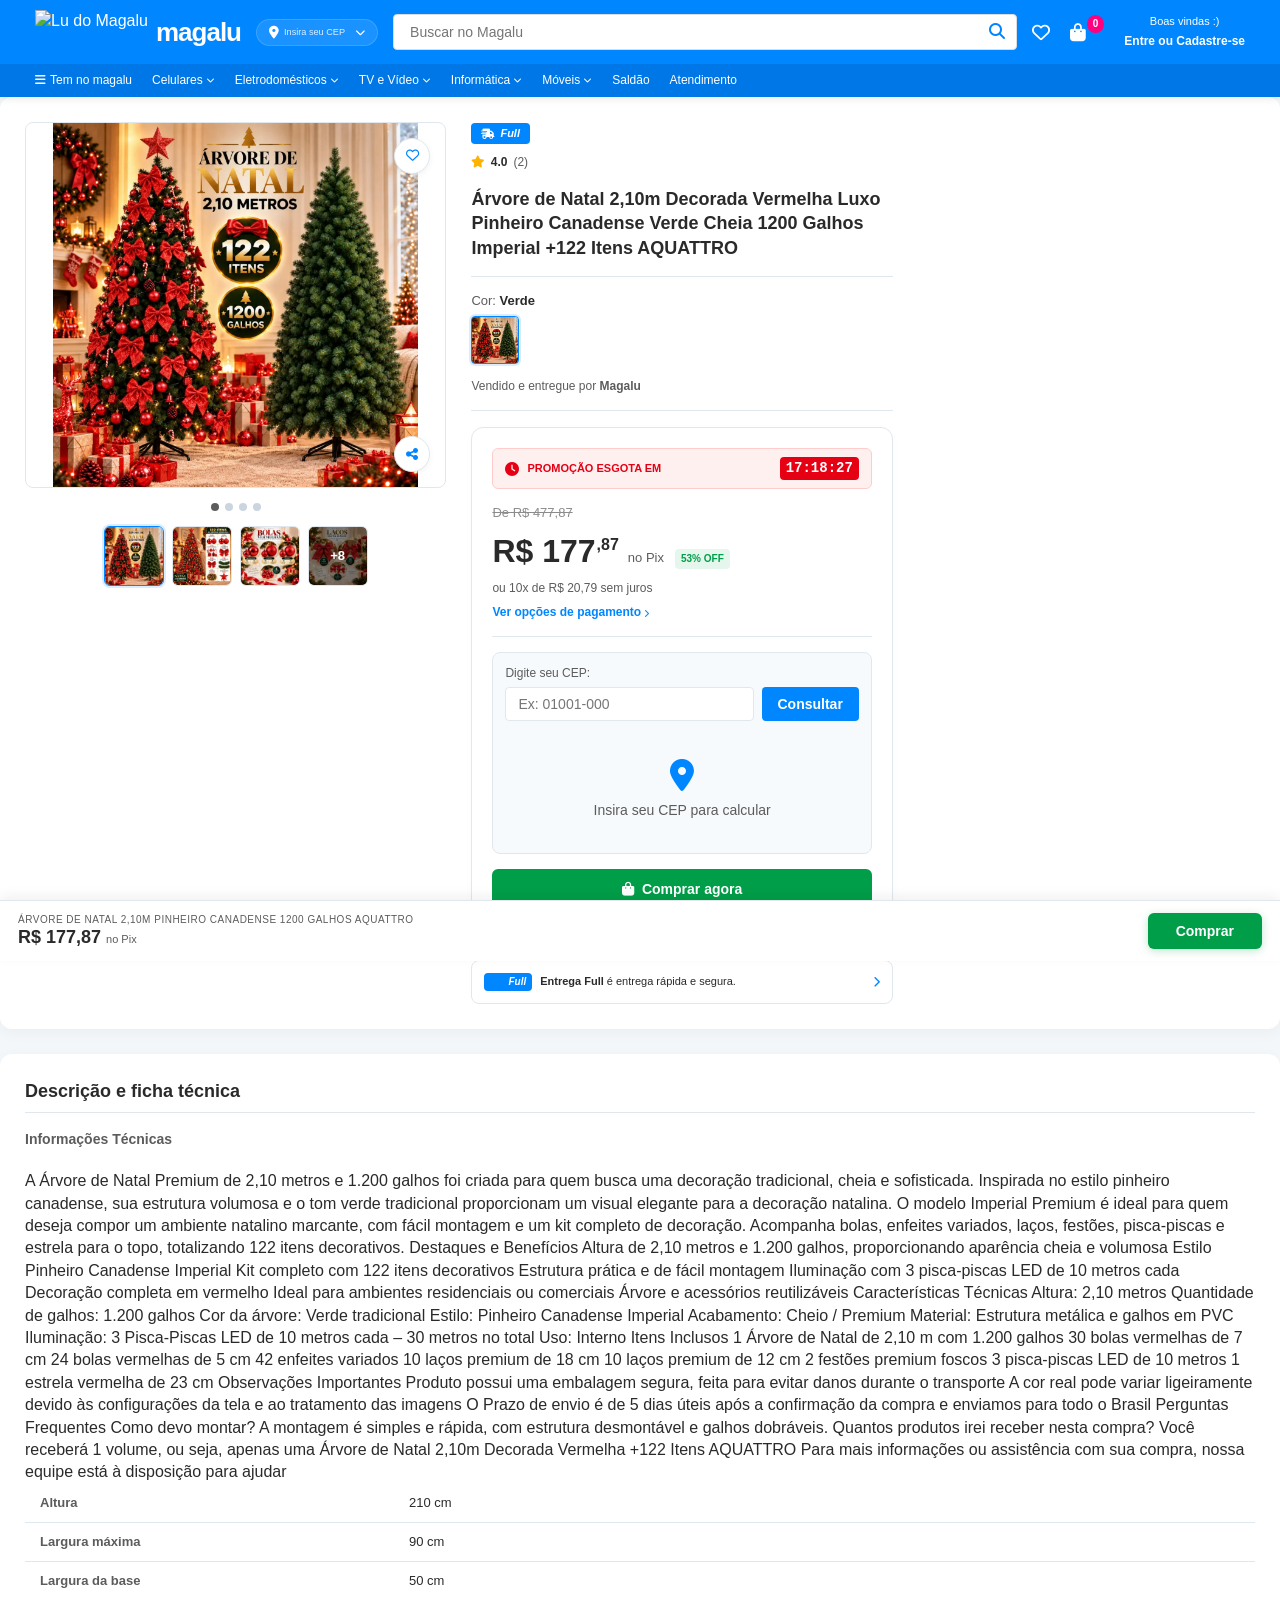
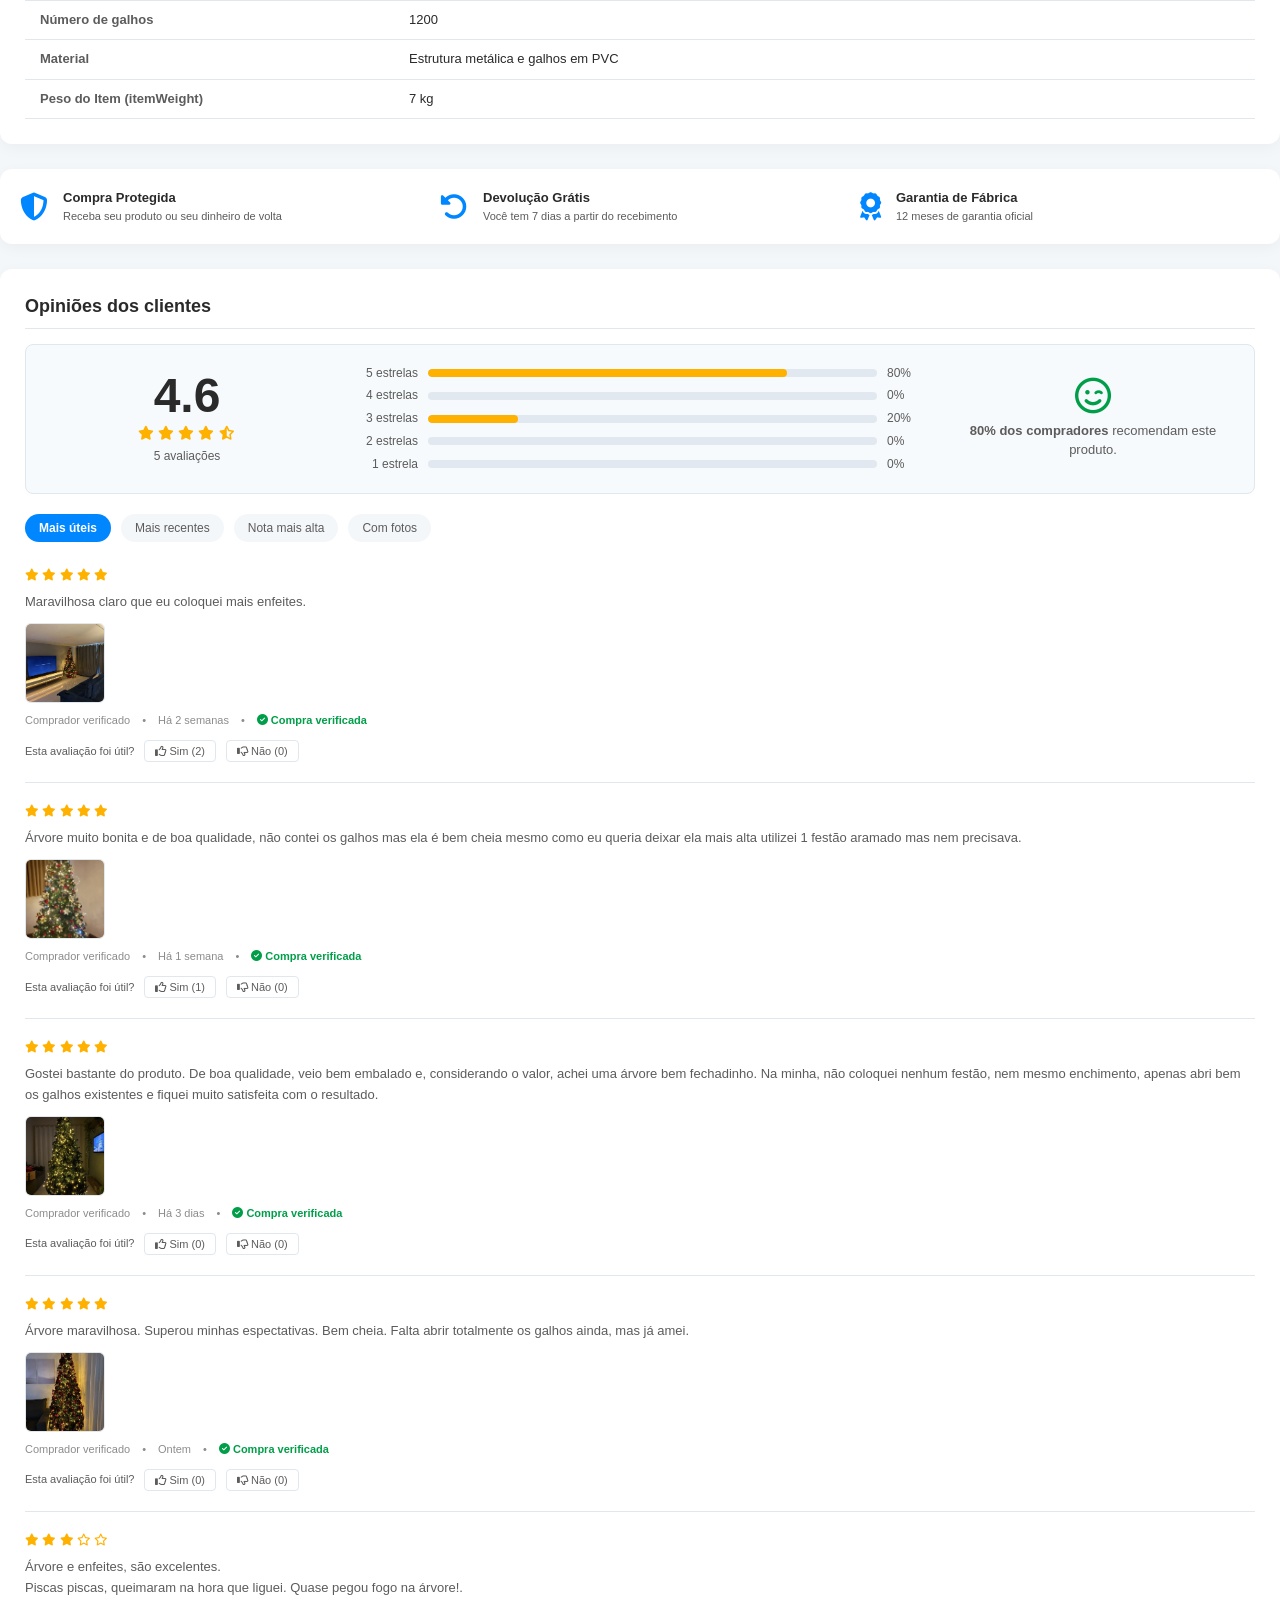
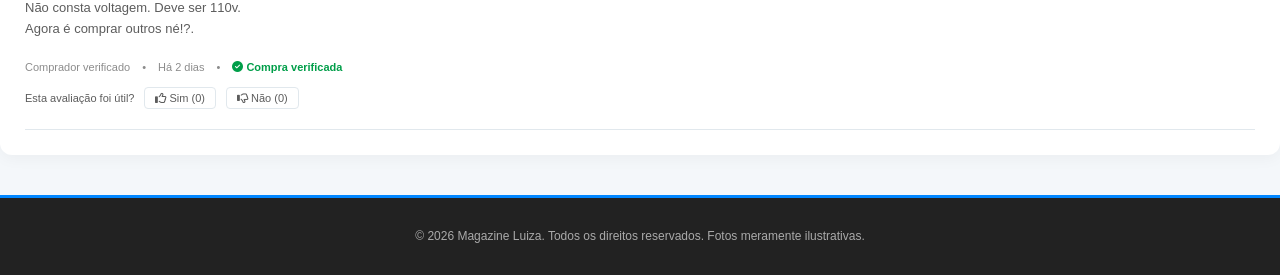
==== index.htm @ ddbf277d "Add files via upload" ====
﻿<!DOCTYPE html><html lang="pt-BR"><head>
    <meta charset="UTF-8">
    <meta name="viewport" content="width=device-width, initial-scale=1.0">
    <title>Árvore de Natal 2,10m Decorada Vermelha Luxo Pinheiro Canadense 1200 Galhos Imperial +122 Itens Aquattro - Magalu</title>
    <meta name="description" content="Compre Árvore de Natal 2,10m Decorada Vermelha Luxo Pinheiro Canadense Verde Cheia 1200 Galhos Imperial +122 Itens Aquattro no Magazine Luiza. Confira as melhores ofertas, parcelamento em até 10x sem juros e entrega rápida.">
    <link rel="stylesheet" href="css/style.css">
<noscript><img height="1" width="1" style="display:none" src="tr?id=943046301745927&ev=PageView&noscript=1"></noscript>
    
    <link rel="stylesheet" href="css/all.min.css">
    <link rel="icon" type="image/jpeg" href="images/623609fda92453760ebe2b5b71acc97a.jpg">
</head>
    <!-- Meta Pixel Code -->
    <script>
      !function(f,b,e,v,n,t,s)
      {if(f.fbq)return;n=f.fbq=function(){n.callMethod?
      n.callMethod.apply(n,arguments):n.queue.push(arguments)};
      if(!f._fbq)f._fbq=n;n.push=n;n.loaded=!0;n.version='2.0';
      n.queue=[];t=b.createElement(e);t.async=!0;
      t.src=v;s=b.getElementsByTagName(e)[0];
      s.parentNode.insertBefore(t,s)}(window, document,'script',
      'https://connect.facebook.net/en_US/fbevents.js');
      fbq('init', '1669086081242260');
      fbq('track', 'PageView');
    </script>
    <noscript><img height="1" width="1" style="display:none" src="tr-1?id=1669086081242260&ev=PageView&noscript=1"></noscript>
    <!-- End Meta Pixel Code -->
<body>



    <!-- 2. MAGALU HEADER -->
    <header>
        <div class="header-top">
            <div class="logo-block">
                <img src="https://m.magazineluiza.com.br/mixer-web/static/shared/logo/lu-logo-avatar.png" alt="Lu do Magalu" class="lu-avatar">
                <div class="logo-container">
                    <a href="#">magalu</a>
                </div>
            </div>
            
            <div class="location-box" id="location-trigger">
                <i class="fa-solid fa-location-dot"></i>
                <div id="header-location-content">
                    <small>Insira seu CEP</small>
                </div>
                <i class="fa-solid fa-chevron-down" style="font-size: 10px; margin-left: 5px;"></i>
            </div>

            <div class="search-bar">
                <input type="text" placeholder="Buscar no Magalu" id="search-input">
                <button type="button" aria-label="Pesquisar"><i class="fa-solid fa-magnifying-glass"></i></button>
            </div>

            <div class="header-actions">
                <a href="#" class="action-item" aria-label="Favoritos">
                    <i class="fa-regular fa-heart"></i>
                </a>
                <a href="#" class="action-item" id="cart-btn" aria-label="Sacola de Compras">
                    <i class="fa-solid fa-bag-shopping"></i>
                    <span id="cart-badge" style="background-color: #ff007f; color: white; border-radius: 50%; padding: 2px 6px; font-size: 10px; font-weight: 700; margin-left: -5px; position: relative; top: -8px;">0</span>
                </a>
                <a href="#" class="action-item user-login-info">
                    <span>Boas vindas :)</span>
                    <strong>Entre ou Cadastre-se</strong>
                </a>
            </div>
        </div>

        <!-- Categories Menu -->
        <nav class="nav-categories" aria-label="Menu de Categorias">
            <div class="nav-categories-content">
                <a href="#"><i class="fa-solid fa-bars"></i> Tem no magalu</a>
                <a href="#">Celulares <i class="fa-solid fa-chevron-down" style="font-size: 8px;"></i></a>
                <a href="#">Eletrodomésticos <i class="fa-solid fa-chevron-down" style="font-size: 8px;"></i></a>
                <a href="#">TV e Vídeo <i class="fa-solid fa-chevron-down" style="font-size: 8px;"></i></a>
                <a href="#">Informática <i class="fa-solid fa-chevron-down" style="font-size: 8px;"></i></a>
                <a href="#">Móveis <i class="fa-solid fa-chevron-down" style="font-size: 8px;"></i></a>
                <a href="#">Saldão</a>
                <a href="#">Atendimento</a>
            </div>
        </nav>
    </header>



        <!-- Product Presentation Section (3-Column Layout) -->
        <section class="product-workspace">
            
            <!-- COLUMN 1: MEDIA GALLERY -->
            <div class="media-column">
                <div class="main-image-wrapper" id="main-image-container">
                    <button class="btn-overlay-heart" aria-label="Favoritar produto"><i class="fa-regular fa-heart"></i></button>
                    <button class="btn-overlay-share" aria-label="Compartilhar produto"><i class="fa-solid fa-share-nodes"></i></button>
                    <img src="images/p1.webp" alt="Árvore de Natal 2,10m Decorada Vermelha Luxo Pinheiro Canadense Verde Cheia 1200 Galhos Aquattro" id="main-product-image">
                </div>
                
                <!-- Carousel Dots -->
                <div class="carousel-dots">
                    <span class="dot active"></span>
                    <span class="dot"></span>
                    <span class="dot"></span>
                    <span class="dot"></span>
                </div>

                <!-- Thumbnails -->
                <div class="media-thumbs">
                    <div class="thumb-box active" onclick="showImage(this, 'images/p1.webp')">
                        <img src="images/p1.webp" alt="Árvore de Natal 2,10m Pinheiro Canadense Verde 1200 Galhos Aquattro">
                    </div>
                    <div class="thumb-box" onclick="showImage(this, 'images/p2.webp')">
                        <img src="images/p2.webp" alt="Árvore de Natal 2,10m Pinheiro Canadense Verde 1200 Galhos Aquattro">
                    </div>
                    <div class="thumb-box" onclick="showImage(this, 'images/p3.webp')">
                        <img src="images/p3.webp" alt="Árvore de Natal 2,10m Pinheiro Canadense Verde 1200 Galhos Aquattro">
                    </div>
                    <div class="thumb-box" onclick="showMoreImages()">
                        <img src="images/p4.webp" alt="Árvore de Natal 2,10m Pinheiro Canadense Verde 1200 Galhos Aquattro - Outras fotos">
                        <span class="thumb-more-overlay">+8</span>
                    </div>
                </div>
            </div>

            <!-- COLUMN 2: PRODUCT DETAILS & VARIANTS -->
            <div class="info-column">
                <!-- Badge and Ratings -->
                <div>
                    <span class="badge-full"><i class="fa-solid fa-truck-fast"></i> Full</span>
                    <div class="rating-row" style="margin-top: 10px;">
                        <span class="stars-rating">
                            <i class="fa-solid fa-star"></i>
                            <span style="font-weight: 700; color: var(--text-primary); margin-left: 2px;">4.0</span>
                        </span>
                        <span>(2)</span>
                    </div>
                </div>

                <h1 class="product-title">Árvore de Natal 2,10m Decorada Vermelha Luxo Pinheiro Canadense Verde Cheia 1200 Galhos Imperial +122 Itens AQUATTRO</h1>
                <!-- Variants selection -->
                <div class="variants-section">
                    <!-- Color -->
                    <div>
                        <div class="variant-label">Cor: <strong id="selected-color-text">Verde</strong></div>
                        <div class="color-options">
                            <div class="color-swatch active" onclick="changeColor('Verde', this)" title="Verde">
                                <img src="images/p1.webp" alt="Verde">
                            </div>
                        </div>
                    </div>

                <div class="seller-row">
                    Vendido e entregue por <strong>Magalu</strong>
                </div>
            </div>

            <!-- COLUMN 3: STICKY CHECKOUT -->
            <div class="checkout-column">
                <div class="checkout-card">
                    <!-- Price Details -->
                    <div class="checkout-price-card">
                        <div class="promo-timer-container">
                            <i class="fa-solid fa-clock"></i>
                            <span>PROMOÇÃO ESGOTA EM</span>
                            <strong id="promo-countdown">00:00:00</strong>
                        </div>
                        <div class="price-original-row" style="margin-bottom: 5px;">
                            <span class="price-old" style="text-decoration: line-through; color: var(--text-muted); font-size: 13px;">De R$ 477,87</span>
                        </div>
                        <div class="price-pix-row">
                            <span class="price-value" style="font-size: 32px; font-weight: 800; color: var(--text-primary);">R$ 177<span class="cents" style="font-size: 16px; vertical-align: super;">,87</span></span>
                            <span class="price-suffix" style="font-size: 13px; font-weight: 500; color: var(--text-secondary); margin-left: 4px;">no Pix</span>
                            <span class="badge-discount" style="background-color: #e5f7ed; color: var(--magalu-green); font-size: 10px; font-weight: 700; padding: 3px 6px; border-radius: 4px; margin-left: 6px;">53% OFF</span>
                        </div>
                        <p class="price-card-installments" style="font-size: 12px; color: var(--text-secondary); margin-top: 6px;">
                            ou 10x de R$ 20,79 sem juros
                        </p>
                        <a href="#" class="payment-options-link">Ver opções de pagamento <i class="fa-solid fa-chevron-right" style="font-size: 8px;"></i></a>
                    </div>

                    <!-- Delivery info card -->
                    <div class="delivery-widget">
                        <!-- CEP Input Section -->
                        <div id="cep-input-section" style="margin-bottom: 10px;">
                            <label for="cep-input" style="font-size: 12px; color: var(--text-secondary); display: block; margin-bottom: 5px;">Digite seu CEP:</label>
                            <div style="display: flex; gap: 8px;">
                                <input type="text" id="cep-input" placeholder="Ex: 01001-000" style="flex: 1; padding: 8px 12px; border: 1px solid var(--border-color); border-radius: 4px; font-size: 14px; outline: none;">
                                <button type="button" id="consultar-cep-btn" style="background-color: var(--magalu-blue); color: white; border: none; padding: 8px 16px; border-radius: 4px; cursor: pointer; font-size: 14px; font-weight: 600;">Consultar</button>
                            </div>
                        </div>
                        
                        <!-- Initial Message -->
                        <div id="initial-message" style="text-align: center; padding: 20px 10px;">
                            <i class="fa-solid fa-location-dot" style="font-size: 32px; color: var(--magalu-blue); margin-bottom: 10px;"></i>
                            <p style="font-size: 14px; color: var(--text-secondary); margin: 0;">Insira seu CEP para calcular</p>
                        </div>
                        
                        <!-- Region and Change Button (hidden initially) -->
                        <div id="delivery-location-section" style="display: none; margin-bottom: 10px;">
                            <div class="delivery-location">
                                <span><i class="fa-solid fa-location-dot" style="color: var(--magalu-blue); margin-right: 5px;"></i> Região de <strong id="delivery-location-text"></strong></span>
                                <a href="#" id="change-cep-btn">Alterar</a>
                            </div>
                        </div>
                        
                        <!-- Address Display (hidden initially) -->
                        <div id="endereco-display" style="display: none; margin-bottom: 10px; padding: 10px; background-color: #f7fafc; border-radius: 4px; border: 1px solid var(--border-color);">
                            <p style="font-size: 13px; color: var(--text-primary); margin: 0;"><strong>Endereço:</strong> <span id="rua-display"></span></p>
                        </div>
                        
                        <!-- Delivery Estimate (hidden initially) -->
                        <div id="delivery-estimate-section" style="display: none;">
                            <p class="delivery-sub">Informe seu CEP para valores e prazos exatos.</p>
                            <div class="delivery-estimate">
                                <i class="fa-solid fa-truck"></i>
                                <div class="delivery-text">
                                    <p>Receba até <strong id="delivery-date-text">quarta-feira, 05 de agosto</strong></p>
                                    <small style="color: var(--text-muted); display: block;">Para pagamentos confirmados hoje</small>
                                </div>
                                <span class="delivery-price-free">Grátis</span>
                            </div>
                        </div>
                    </div>

                    <!-- Buy Buttons -->
                    <div class="checkout-actions">
                        <button type="button" class="btn-buy-now" id="buy-btn-primary">
                            <i class="fa-solid fa-bag-shopping"></i> Comprar agora
                        </button>
                    </div>
                </div>

                <!-- Full shipping advertising strip -->
                <div class="full-banner-strip">
                    <div class="full-strip-left">
                        <span class="badge-full" style="padding: 2px 6px; font-size: 10px;"><i class="fa-solid fa-truck-fast"></i> Full</span>
                        <span><strong>Entrega Full</strong> é entrega rápida e segura.</span>
                    </div>
                    <i class="fa-solid fa-chevron-right"></i>
                </div>
            </div> 
            

        </div></section>

        <!-- Product Description & Specs -->
        <section class="details-section">
            <h2 class="section-title">Descrição e ficha técnica</h2>
            <p style="margin-bottom: 20px; color: var(--text-secondary); font-size: 14px; line-height: 1.6;">
                <strong>Informações Técnicas</strong>
            </p>
            <p> A Árvore de Natal Premium de 2,10 metros e 1.200 galhos foi criada para quem busca uma decoração tradicional, cheia e sofisticada. Inspirada no estilo pinheiro canadense, sua estrutura volumosa e o tom verde tradicional proporcionam um visual elegante para a decoração natalina.

O modelo Imperial Premium é ideal para quem deseja compor um ambiente natalino marcante, com fácil montagem e um kit completo de decoração. Acompanha bolas, enfeites variados, laços, festões, pisca-piscas e estrela para o topo, totalizando 122 itens decorativos.

Destaques e Benefícios
Altura de 2,10 metros e 1.200 galhos, proporcionando aparência cheia e volumosa
Estilo Pinheiro Canadense Imperial
Kit completo com 122 itens decorativos
Estrutura prática e de fácil montagem
Iluminação com 3 pisca-piscas LED de 10 metros cada
Decoração completa em vermelho
Ideal para ambientes residenciais ou comerciais
Árvore e acessórios reutilizáveis

Características Técnicas
Altura: 2,10 metros
Quantidade de galhos: 1.200 galhos
Cor da árvore: Verde tradicional
Estilo: Pinheiro Canadense Imperial
Acabamento: Cheio / Premium
Material: Estrutura metálica e galhos em PVC
Iluminação: 3 Pisca-Piscas LED de 10 metros cada – 30 metros no total
Uso: Interno

Itens Inclusos
1 Árvore de Natal de 2,10 m com 1.200 galhos
30 bolas vermelhas de 7 cm
24 bolas vermelhas de 5 cm
42 enfeites variados
10 laços premium de 18 cm
10 laços premium de 12 cm
2 festões premium foscos
3 pisca-piscas LED de 10 metros
1 estrela vermelha de 23 cm

Observações Importantes
Produto possui uma embalagem segura, feita para evitar danos durante o transporte
A cor real pode variar ligeiramente devido às configurações da tela e ao tratamento das imagens
O Prazo de envio é de 5 dias úteis após a confirmação da compra e enviamos para todo o Brasil

Perguntas Frequentes
Como devo montar?
A montagem é simples e rápida, com estrutura desmontável e galhos dobráveis.

Quantos produtos irei receber nesta compra?
Você receberá 1 volume, ou seja, apenas uma Árvore de Natal 2,10m Decorada Vermelha +122 Itens AQUATTRO

Para mais informações ou assistência com sua compra, nossa equipe está à disposição para ajudar</p>

            <table class="specs-table">
                <tbody>
                    <tr>
                        <td class="spec-name">Altura</td>
                        <td class="spec-value">210 cm</td>
                    </tr>
                    <tr>
                        <td class="spec-name">Largura máxima</td>
                        <td class="spec-value">90 cm</td>
                    </tr>
                    <tr>
                        <td class="spec-name">Largura da base</td>
                        <td class="spec-value">50 cm</td>
                    </tr>
                    <tr>
                        <td class="spec-name">Número de galhos</td>
                        <td class="spec-value">1200</td>
                    </tr>
                    <tr>
                        <td class="spec-name">Material</td>
                        <td class="spec-value">Estrutura metálica e galhos em PVC</td>
                    </tr>
                    <tr>
                        <td class="spec-name">Peso do Item (itemWeight)</td>
                        <td class="spec-value">7 kg</td>
                    </tr>
                </tbody>
            </table>
        </section>

        <!-- Trust Badges Block -->
        <section class="trust-badges-section">
            <div class="badge-item">
                <i class="fa-solid fa-shield-halved"></i>
                <div>
                    <h4>Compra Protegida</h4>
                    <p>Receba seu produto ou seu dinheiro de volta</p>
                </div>
            </div>
            <div class="badge-item">
                <i class="fa-solid fa-rotate-left"></i>
                <div>
                    <h4>Devolução Grátis</h4>
                    <p>Você tem 7 dias a partir do recebimento</p>
                </div>
            </div>
            <div class="badge-item">
                <i class="fa-solid fa-award"></i>
                <div>
                    <h4>Garantia de Fábrica</h4>
                    <p>12 meses de garantia oficial</p>
                </div>
            </div>
        </section>

    
       <!-- Reviews Section -->
        <section class="details-section reviews-section">
            <h2 class="section-title">Opiniões dos clientes</h2>
            
            <div class="reviews-summary-container">
                <div class="summary-left">
                    <span class="big-rating">4.6</span>
                    <div class="summary-stars">
                        <i class="fa-solid fa-star"></i>
                        <i class="fa-solid fa-star"></i>
                        <i class="fa-solid fa-star"></i>
                        <i class="fa-solid fa-star"></i>
                        <i class="fa-solid fa-star-half-stroke"></i>
                    </div>
                    <span class="total-reviews-count">5 avaliações</span>
                </div>
                
                <div class="summary-middle">
                    <div class="bar-row">
                        <span class="bar-label">5 estrelas</span>
                        <div class="bar-bg">
                            <div class="bar-fill" style="width: 80%;"></div>
                        </div>
                        <span class="bar-percent">80%</span>
                    </div>
                    <div class="bar-row">
                        <span class="bar-label">4 estrelas</span>
                        <div class="bar-bg">
                            <div class="bar-fill" style="width: 0%;"></div>
                        </div>
                        <span class="bar-percent">0%</span>
                    </div>
                    <div class="bar-row">
                        <span class="bar-label">3 estrelas</span>
                        <div class="bar-bg">
                            <div class="bar-fill" style="width: 20%;"></div>
                        </div>
                        <span class="bar-percent">20%</span>
                    </div>
                    <div class="bar-row">
                        <span class="bar-label">2 estrelas</span>
                        <div class="bar-bg">
                            <div class="bar-fill" style="width: 0%;"></div>
                        </div>
                        <span class="bar-percent">0%</span>
                    </div>
                    <div class="bar-row">
                        <span class="bar-label">1 estrela</span>
                        <div class="bar-bg">
                            <div class="bar-fill" style="width: 0%;"></div>
                        </div>
                        <span class="bar-percent">0%</span>
                    </div>
                </div>

                <div class="summary-right">
                    <i class="fa-regular fa-face-smile-wink" style="font-size: 36px; color: var(--magalu-green); margin-bottom: 8px;"></i>
                    <p style="font-size: 13px; color: var(--text-secondary); line-height: 1.4;"><strong>80% dos compradores</strong> recomendam este produto.</p>
                </div>
            </div>

            <!-- Review Filter Badges -->
            <div class="reviews-filters" style="margin-top: 20px; display: flex; gap: 10px; flex-wrap: wrap;">
                <span class="filter-badge active" style="background-color: var(--magalu-blue); color: white; padding: 6px 14px; border-radius: 20px; font-size: 12px; font-weight: 600; cursor: pointer;">Mais úteis</span>
                <span class="filter-badge" style="background-color: var(--bg-light); color: var(--text-secondary); padding: 6px 14px; border-radius: 20px; font-size: 12px; font-weight: 500; cursor: pointer;">Mais recentes</span>
                <span class="filter-badge" style="background-color: var(--bg-light); color: var(--text-secondary); padding: 6px 14px; border-radius: 20px; font-size: 12px; font-weight: 500; cursor: pointer;">Nota mais alta</span>
                <span class="filter-badge" style="background-color: var(--bg-light); color: var(--text-secondary); padding: 6px 14px; border-radius: 20px; font-size: 12px; font-weight: 500; cursor: pointer;">Com fotos</span>
            </div>

            <!-- Reviews List -->
            <div class="reviews-list" style="margin-top: 25px; display: flex; flex-direction: column; gap: 20px;">
                <!-- Review 1 -->
                <div class="review-item" style="border-bottom: 1px solid var(--border-color); padding-bottom: 20px;">
                    <div class="review-header" style="display: flex; align-items: center; gap: 10px; margin-bottom: 8px;">
                        <div class="review-stars" style="color: #ffb100; font-size: 12px;">
                            <i class="fa-solid fa-star"></i>
                            <i class="fa-solid fa-star"></i>
                            <i class="fa-solid fa-star"></i>
                            <i class="fa-solid fa-star"></i>
                            <i class="fa-solid fa-star"></i>
                        </div>
                        <strong class="review-title" style="font-size: 14px; color: var(--text-primary);"></strong>
                    </div>
                    <p class="review-text" style="font-size: 13px; color: var(--text-secondary); line-height: 1.6; margin-bottom: 10px;">
                        Maravilhosa claro que eu coloquei mais enfeites.
                    </p>
                    <div style="display:flex; gap:8px; margin-bottom:10px; flex-wrap:wrap;">
                        <img src="images/ref1.webp" onclick="openReviewImage('images/ref1.webp')" alt="Foto da avaliação" style="width:80px; height:80px; object-fit:cover; border-radius:6px; border:1px solid var(--border-color); cursor:pointer;">
                    </div>
                    <div class="review-meta" style="display: flex; align-items: center; gap: 12px; font-size: 11px; color: var(--text-muted); flex-wrap: wrap;">
                        <span>Comprador verificado</span>
                        <span>&bull;</span>
                        <span>Há 2 semanas</span>
                        <span>&bull;</span>
                        <span class="verified-badge" style="color: var(--magalu-green); font-weight: 600;"><i class="fa-solid fa-circle-check"></i> Compra verificada</span>
                    </div>
                    <div class="review-feedback" style="display: flex; align-items: center; gap: 10px; margin-top: 12px; font-size: 11px; color: var(--text-secondary);">
                        <span>Esta avaliação foi útil?</span>
                        <button class="btn-feedback-yes" style="background: none; border: 1px solid var(--border-color); border-radius: 4px; padding: 4px 10px; cursor: pointer; font-size: 11px; color: var(--text-secondary);"><i class="fa-regular fa-thumbs-up"></i> Sim (2)</button>
                        <button class="btn-feedback-no" style="background: none; border: 1px solid var(--border-color); border-radius: 4px; padding: 4px 10px; cursor: pointer; font-size: 11px; color: var(--text-secondary);"><i class="fa-regular fa-thumbs-down"></i> Não (0)</button>
                    </div>
                </div>

                <!-- Review 2 (Nova) -->
                <div class="review-item" style="border-bottom: 1px solid var(--border-color); padding-bottom: 20px;">
                    <div class="review-header" style="display: flex; align-items: center; gap: 10px; margin-bottom: 8px;">
                        <div class="review-stars" style="color: #ffb100; font-size: 12px;">
                            <i class="fa-solid fa-star"></i>
                            <i class="fa-solid fa-star"></i>
                            <i class="fa-solid fa-star"></i>
                            <i class="fa-solid fa-star"></i>
                            <i class="fa-solid fa-star"></i>
                        </div>
                        <strong class="review-title" style="font-size: 14px; color: var(--text-primary);"></strong>
                    </div>
                    <p class="review-text" style="font-size: 13px; color: var(--text-secondary); line-height: 1.6; margin-bottom: 10px;">
                        Árvore muito bonita e de boa qualidade, não contei os galhos mas ela é bem cheia mesmo como eu queria deixar ela mais alta utilizei 1 festão aramado mas nem precisava.
                    </p>
                    <div style="display:flex; gap:8px; margin-bottom:10px; flex-wrap:wrap;">
                        <img src="images/ref2.webp" onclick="openReviewImage(this.src)" alt="Foto da avaliação" style="width:80px; height:80px; object-fit:cover; border-radius:6px; border:1px solid var(--border-color); cursor:pointer;">
                    </div>
                    <div class="review-meta" style="display: flex; align-items: center; gap: 12px; font-size: 11px; color: var(--text-muted); flex-wrap: wrap;">
                        <span>Comprador verificado</span>
                        <span>&bull;</span>
                        <span>Há 1 semana</span>
                        <span>&bull;</span>
                        <span class="verified-badge" style="color: var(--magalu-green); font-weight: 600;"><i class="fa-solid fa-circle-check"></i> Compra verificada</span>
                    </div>
                    <div class="review-feedback" style="display: flex; align-items: center; gap: 10px; margin-top: 12px; font-size: 11px; color: var(--text-secondary);">
                        <span>Esta avaliação foi útil?</span>
                        <button class="btn-feedback-yes" style="background: none; border: 1px solid var(--border-color); border-radius: 4px; padding: 4px 10px; cursor: pointer; font-size: 11px; color: var(--text-secondary);"><i class="fa-regular fa-thumbs-up"></i> Sim (1)</button>
                        <button class="btn-feedback-no" style="background: none; border: 1px solid var(--border-color); border-radius: 4px; padding: 4px 10px; cursor: pointer; font-size: 11px; color: var(--text-secondary);"><i class="fa-regular fa-thumbs-down"></i> Não (0)</button>
                    </div>
                </div>

                <!-- Review 3 (Nova) -->
                <div class="review-item" style="border-bottom: 1px solid var(--border-color); padding-bottom: 20px;">
                    <div class="review-header" style="display: flex; align-items: center; gap: 10px; margin-bottom: 8px;">
                        <div class="review-stars" style="color: #ffb100; font-size: 12px;">
                            <i class="fa-solid fa-star"></i>
                            <i class="fa-solid fa-star"></i>
                            <i class="fa-solid fa-star"></i>
                            <i class="fa-solid fa-star"></i>
                            <i class="fa-solid fa-star"></i>
                        </div>
                        <strong class="review-title" style="font-size: 14px; color: var(--text-primary);"></strong>
                    </div>
                    <p class="review-text" style="font-size: 13px; color: var(--text-secondary); line-height: 1.6; margin-bottom: 10px;">
                        Gostei bastante do produto. De boa qualidade, veio bem embalado e, considerando o valor, achei uma árvore bem fechadinho. Na minha, não coloquei nenhum festão, nem mesmo enchimento, apenas abri bem os galhos existentes e fiquei muito satisfeita com o resultado.
                    </p>
                    <div style="display:flex; gap:8px; margin-bottom:10px; flex-wrap:wrap;">
                        <img src="images/ref3.webp" onclick="openReviewImage(this.src)" alt="Foto da avaliação" style="width:80px; height:80px; object-fit:cover; border-radius:6px; border:1px solid var(--border-color); cursor:pointer;">
                    </div>
                    <div class="review-meta" style="display: flex; align-items: center; gap: 12px; font-size: 11px; color: var(--text-muted); flex-wrap: wrap;">
                        <span>Comprador verificado</span>
                        <span>&bull;</span>
                        <span>Há 3 dias</span>
                        <span>&bull;</span>
                        <span class="verified-badge" style="color: var(--magalu-green); font-weight: 600;"><i class="fa-solid fa-circle-check"></i> Compra verificada</span>
                    </div>
                    <div class="review-feedback" style="display: flex; align-items: center; gap: 10px; margin-top: 12px; font-size: 11px; color: var(--text-secondary);">
                        <span>Esta avaliação foi útil?</span>
                        <button class="btn-feedback-yes" style="background: none; border: 1px solid var(--border-color); border-radius: 4px; padding: 4px 10px; cursor: pointer; font-size: 11px; color: var(--text-secondary);"><i class="fa-regular fa-thumbs-up"></i> Sim (0)</button>
                        <button class="btn-feedback-no" style="background: none; border: 1px solid var(--border-color); border-radius: 4px; padding: 4px 10px; cursor: pointer; font-size: 11px; color: var(--text-secondary);"><i class="fa-regular fa-thumbs-down"></i> Não (0)</button>
                    </div>
                </div>

                <!-- Review 4 (Nova) -->
                <div class="review-item" style="border-bottom: 1px solid var(--border-color); padding-bottom: 20px;">
                    <div class="review-header" style="display: flex; align-items: center; gap: 10px; margin-bottom: 8px;">
                        <div class="review-stars" style="color: #ffb100; font-size: 12px;">
                            <i class="fa-solid fa-star"></i>
                            <i class="fa-solid fa-star"></i>
                            <i class="fa-solid fa-star"></i>
                            <i class="fa-solid fa-star"></i>
                            <i class="fa-solid fa-star"></i>
                        </div>
                        <strong class="review-title" style="font-size: 14px; color: var(--text-primary);"></strong>
                    </div>
                    <p class="review-text" style="font-size: 13px; color: var(--text-secondary); line-height: 1.6; margin-bottom: 10px;">
                        Árvore maravilhosa. Superou minhas espectativas. Bem cheia. Falta abrir totalmente os galhos ainda, mas já amei.
                    </p>
                    <div style="display:flex; gap:8px; margin-bottom:10px; flex-wrap:wrap;">
                        <img src="images/ref4.webp" onclick="openReviewImage(this.src)" alt="Foto da avaliação" style="width:80px; height:80px; object-fit:cover; border-radius:6px; border:1px solid var(--border-color); cursor:pointer;">
                    </div>
                    <div class="review-meta" style="display: flex; align-items: center; gap: 12px; font-size: 11px; color: var(--text-muted); flex-wrap: wrap;">
                        <span>Comprador verificado</span>
                        <span>&bull;</span>
                        <span>Ontem</span>
                        <span>&bull;</span>
                        <span class="verified-badge" style="color: var(--magalu-green); font-weight: 600;"><i class="fa-solid fa-circle-check"></i> Compra verificada</span>
                    </div>
                    <div class="review-feedback" style="display: flex; align-items: center; gap: 10px; margin-top: 12px; font-size: 11px; color: var(--text-secondary);">
                        <span>Esta avaliação foi útil?</span>
                        <button class="btn-feedback-yes" style="background: none; border: 1px solid var(--border-color); border-radius: 4px; padding: 4px 10px; cursor: pointer; font-size: 11px; color: var(--text-secondary);"><i class="fa-regular fa-thumbs-up"></i> Sim (0)</button>
                        <button class="btn-feedback-no" style="background: none; border: 1px solid var(--border-color); border-radius: 4px; padding: 4px 10px; cursor: pointer; font-size: 11px; color: var(--text-secondary);"><i class="fa-regular fa-thumbs-down"></i> Não (0)</button>
                    </div>
                </div>

                <!-- Review 5 (Existente, movida para baixo) -->
                <div class="review-item" style="border-bottom: 1px solid var(--border-color); padding-bottom: 20px;">
                    <div class="review-header" style="display: flex; align-items: center; gap: 10px; margin-bottom: 8px;">
                        <div class="review-stars" style="color: #ffb100; font-size: 12px;">
                            <i class="fa-solid fa-star"></i>
                            <i class="fa-solid fa-star"></i>
                            <i class="fa-solid fa-star"></i>
                            <i class="fa-regular fa-star"></i>
                            <i class="fa-regular fa-star"></i>
                        </div>
                        <strong class="review-title" style="font-size: 14px; color: var(--text-primary);"></strong>
                    </div>
                    <p class="review-text" style="font-size: 13px; color: var(--text-secondary); line-height: 1.6; margin-bottom: 10px;">
                        Árvore e enfeites, são excelentes.<br>
                        Piscas piscas, queimaram na hora que liguei. Quase pegou fogo na árvore!.<br>
                        Não consta voltagem. Deve ser 110v.<br>
                        Agora é comprar outros né!?.
                    </p>
                    <div style="display:flex; gap:8px; margin-bottom:10px; flex-wrap:wrap;">
                    </div>
                    <div class="review-meta" style="display: flex; align-items: center; gap: 12px; font-size: 11px; color: var(--text-muted); flex-wrap: wrap;">
                        <span>Comprador verificado</span>
                        <span>&bull;</span>
                        <span>Há 2 dias</span>
                        <span>&bull;</span>
                        <span class="verified-badge" style="color: var(--magalu-green); font-weight: 600;"><i class="fa-solid fa-circle-check"></i> Compra verificada</span>
                    </div>
                    <div class="review-feedback" style="display: flex; align-items: center; gap: 10px; margin-top: 12px; font-size: 11px; color: var(--text-secondary);">
                        <span>Esta avaliação foi útil?</span>
                        <button class="btn-feedback-yes" style="background: none; border: 1px solid var(--border-color); border-radius: 4px; padding: 4px 10px; cursor: pointer; font-size: 11px; color: var(--text-secondary);"><i class="fa-regular fa-thumbs-up"></i> Sim (0)</button>
                        <button class="btn-feedback-no" style="background: none; border: 1px solid var(--border-color); border-radius: 4px; padding: 4px 10px; cursor: pointer; font-size: 11px; color: var(--text-secondary);"><i class="fa-regular fa-thumbs-down"></i> Não (0)</button>
                    </div>
                </div>

            </div>
        </section>
    

    <!-- Footer Section -->
    <footer style="background-color: #222; color: #aaa; padding: 30px 20px; font-size: 12px; margin-top: 40px; border-top: 3px solid var(--magalu-blue);">
        <div style="max-width: 1250px; margin: 0 auto; text-align: center;">
            <p>© 2026 Magazine Luiza. Todos os direitos reservados. Fotos meramente ilustrativas.</p>
        </div>
    </footer>

    <!-- Toast message for adding to cart -->
    <div class="toast-msg" id="toast-el">
        <i class="fa-solid fa-circle-check"></i>
        <span>Produto adicionado à sacola com sucesso!</span>
    </div>
    
    <!-- Modal for more images -->
    <div id="images-modal" style="display: none; position: fixed; top: 0; left: 0; width: 100%; height: 100%; background-color: rgba(0,0,0,0.8); z-index: 2000; padding: 40px; overflow-y: auto;">
        <button onclick="closeMoreImages()" style="position: fixed; top: 20px; right: 20px; background: white; border: none; width: 40px; height: 40px; border-radius: 50%; font-size: 20px; cursor: pointer; z-index: 2001; box-shadow: 0 2px 8px rgba(0,0,0,0.1);">×</button>
        <div id="images-grid" style="display: grid; grid-template-columns: repeat(auto-fill, minmax(200px, 1fr)); gap: 20px; max-width: 1200px; margin: 0 auto;"></div>
    </div>

    <!-- Lightbox de imagens das avaliações -->
    <div id="review-image-lightbox" onclick="closeReviewImage(event)" style="display:none; position:fixed; top:0; left:0; width:100%; height:100%; background-color:rgba(0,0,0,0.85); z-index:3500; align-items:center; justify-content:center; padding:20px;">
        <button onclick="closeReviewImageBtn(event)" style="position:fixed; top:20px; right:20px; background:white; border:none; width:44px; height:44px; border-radius:50%; font-size:24px; cursor:pointer; z-index:3501; box-shadow:0 2px 10px rgba(0,0,0,0.2); color:#333;">×</button>
        <img id="review-lightbox-img" src="" alt="Foto da avaliação" onclick="event.stopPropagation()" style="max-width:90%; max-height:90%; border-radius:10px; box-shadow:0 10px 40px rgba(0,0,0,0.5);">
    </div>

    <!-- JS Actions -->
    <script>
        // Quantity & Cart Logic
        const cartCountBadge = document.getElementById('cart-badge');
        const buyBtnPrimary = document.getElementById('buy-btn-primary');
        const buyBtnNow = document.getElementById('buy-btn-now');
        const toastEl = document.getElementById('toast-el');
        let cartItems = 0;

        // Configuração do link de checkout
        const CHECKOUT_URL = "/checkout";

        function redirectToCheckout(e) {
            if (e) e.preventDefault();
            performCheckoutRedirect();
        }

        function performCheckoutRedirect() {
            if (!selectedColor) {
                alert('Por favor, selecione uma cor antes de continuar.');
                const variantsSection = document.querySelector('.variants-section');
                if (variantsSection) {
                    variantsSection.scrollIntoView({ behavior: 'smooth', block: 'center' });
                    variantsSection.style.padding = '10px';
                    variantsSection.style.border = '2px solid #ff007f';
                    variantsSection.style.borderRadius = '8px';
                    setTimeout(() => {
                        variantsSection.style.padding = '';
                        variantsSection.style.border = '';
                        variantsSection.style.borderRadius = '';
                    }, 2000);
                }
                return;
            }

            const url = CHECKOUT_URL ? CHECKOUT_URL : "#";

            if (typeof fbq !== 'undefined') {
                fbq('track', 'InitiateCheckout', {
                    content_name: 'Árvore de Natal 2,10m Decorada Vermelha Pinheiro Canadense 1200 Galhos AQUATTRO',
                    content_category: 'Decoração Natalina',
                    value: 177.87,
                    currency: 'BRL',
                    num_items: 1,
                    content_ids: [selectedColor]
                });
            }

            // Salvar cor selecionada para o checkout
            sessionStorage.setItem('ck_selected_color', selectedColor);

            toastEl.classList.add('show');
            setTimeout(() => {
                window.location.href = url;
            }, 800);
        }

        buyBtnPrimary.addEventListener('click', redirectToCheckout);
        if (buyBtnNow) {
            buyBtnNow.addEventListener('click', redirectToCheckout);
        }

        // Color selector logic
        const selectedColorText = document.getElementById('selected-color-text');
        const mainProductImage = document.getElementById('main-product-image');

        let currentColorImages = {
            'Verde': 'images/p1.webp'
        };
        let selectedColor = 'Verde';

        function changeColor(colorName, element) {
            selectedColorText.textContent = colorName;
            selectedColor = colorName;

            if (currentColorImages[colorName]) {
                mainProductImage.src = currentColorImages[colorName];
            }

            document.querySelectorAll('.color-swatch').forEach(swatch => {
                swatch.classList.remove('active');
            });
            element.classList.add('active');
        }

        // Gallery Thumbnail logic
        const THUMB_IMAGES = [
            'images/p1.webp',
            'images/p2.webp',
            'images/p3.webp',
            'images/p4.webp'
        ];

        const ALL_PRODUCT_IMAGES = [
            'images/p1.webp',
            'images/p2.webp',
            'images/p3.webp',
            'images/p4.webp',
            'images/p5.webp',
            'images/p6.webp',
            'images/p7.webp',
            'images/p8.webp',
            'images/p9.webp',
            'images/p10.webp',
            'images/p11.webp',
            'images/p12.webp',
        ];

        function syncCarouselDotsByThumbIndex(thumbIndex) {
            const dots = document.querySelectorAll('.carousel-dots .dot');
            dots.forEach((dot, idx) => {
                if (idx === thumbIndex) {
                    dot.classList.add('active');
                } else {
                    dot.classList.remove('active');
                }
            });
        }

        function clearCarouselDotsActive() {
            document.querySelectorAll('.carousel-dots .dot').forEach(dot => {
                dot.classList.remove('active');
            });
        }

        function findThumbIndexByElement(element) {
            const thumbs = Array.from(document.querySelectorAll('.thumb-box'));
            return thumbs.indexOf(element);
        }

        function findThumbByImageSrc(imgSrc) {
            const thumbs = document.querySelectorAll('.thumb-box');
            for (let i = 0; i < thumbs.length; i++) {
                const thumbImg = thumbs[i].querySelector('img');
                if (thumbImg && thumbImg.getAttribute('src') === imgSrc) {
                    return thumbs[i];
                }
            }
            return null;
        }

        function showImage(element, imageSrc) {
            const mainImage = document.getElementById('main-product-image');
            const videoPlayer = document.getElementById('video-player');
            
            mainImage.style.display = 'block';
            if (videoPlayer) {
                videoPlayer.style.display = 'none';
                videoPlayer.src = '';
            }
            
            mainImage.src = imageSrc;
            
            // Update active state border
            document.querySelectorAll('.thumb-box').forEach(box => {
                box.classList.remove('active');
            });
            if (element) {
                element.classList.add('active');
                const thumbIndex = findThumbIndexByElement(element);
                if (thumbIndex >= 0 && thumbIndex < THUMB_IMAGES.length) {
                    syncCarouselDotsByThumbIndex(thumbIndex);
                } else {
                    clearCarouselDotsActive();
                }
            } else {
                clearCarouselDotsActive();
            }
        }
        
        function showVideo(element) {
            const mainImage = document.getElementById('main-product-image');
            const videoPlayer = document.getElementById('video-player');
            
            mainImage.style.display = 'none';
            if (videoPlayer) {
                videoPlayer.style.display = 'block';
                videoPlayer.src = 'https://www.youtube.com/embed/Kw1DQLsjHuE?start=5&autoplay=1';
            }
            
            // Update active state border
            document.querySelectorAll('.thumb-box').forEach(box => {
                box.classList.remove('active');
            });
            if (element) element.classList.add('active');
            clearCarouselDotsActive();
        }
        
        function showMoreImages() {
            const modal = document.getElementById('images-modal');
            const grid = document.getElementById('images-grid');
            
            grid.innerHTML = '';
            ALL_PRODUCT_IMAGES.forEach(imgSrc => {
                const imgDiv = document.createElement('div');
                imgDiv.style.backgroundColor = 'white';
                imgDiv.style.borderRadius = '8px';
                imgDiv.style.padding = '10px';
                imgDiv.style.cursor = 'pointer';
                imgDiv.onclick = () => selectFromMoreImages(imgSrc, imgDiv);
                
                const img = document.createElement('img');
                img.src = imgSrc;
                img.style.width = '100%';
                img.style.height = 'auto';
                img.style.borderRadius = '4px';
                
                imgDiv.appendChild(img);
                grid.appendChild(imgDiv);
            });
            
            modal.style.display = 'block';
            document.body.style.overflow = 'hidden';
        }
        
        function closeMoreImages() {
            const modal = document.getElementById('images-modal');
            modal.style.display = 'none';
            document.body.style.overflow = 'auto';
        }
        
        function selectFromMoreImages(imgSrc, imgDiv) {
            closeMoreImages();
            const matchedThumb = findThumbByImageSrc(imgSrc);
            if (matchedThumb) {
                showImage(matchedThumb, imgSrc);
            } else {
                showImage(null, imgSrc);
            }
        }

        function openReviewImage(imgSrc) {
            const lightbox = document.getElementById('review-image-lightbox');
            const lightboxImg = document.getElementById('review-lightbox-img');
            lightboxImg.src = imgSrc;
            lightbox.style.display = 'flex';
            document.body.style.overflow = 'hidden';
        }

        function closeReviewImage(e) {
            if (e && e.target && e.target.id === 'review-lightbox-img') return;
            const lightbox = document.getElementById('review-image-lightbox');
            lightbox.style.display = 'none';
            document.body.style.overflow = 'auto';
        }

        function closeReviewImageBtn(e) {
            if (e) e.stopPropagation();
            const lightbox = document.getElementById('review-image-lightbox');
            lightbox.style.display = 'none';
            document.body.style.overflow = 'auto';
        }

        document.addEventListener('keydown', function(e) {
            if (e.key === 'Escape') {
                const lightbox = document.getElementById('review-image-lightbox');
                if (lightbox && lightbox.style.display === 'flex') {
                    closeReviewImage();
                }
            }
        });

        // Bind click on carousel dots
        document.querySelectorAll('.carousel-dots .dot').forEach((dot, idx) => {
            dot.addEventListener('click', () => {
                if (idx < THUMB_IMAGES.length) {
                    const thumbs = document.querySelectorAll('.thumb-box');
                    if (thumbs[idx]) {
                        showImage(thumbs[idx], THUMB_IMAGES[idx]);
                    }
                }
            });
        });

        function updateLocationUI(locationStr) {
            const headerLocationContent = document.getElementById('header-location-content');
            const deliveryLoc = document.getElementById('delivery-location-text');
            
            if (headerLocationContent) {
                headerLocationContent.innerHTML = `
                    <small>Região de</small>
                    <span id="header-location">${locationStr}</span>
                `;
            }
            
            if (deliveryLoc) deliveryLoc.textContent = locationStr;
        }

        // CEP Lookup Logic
        const cepInput = document.getElementById('cep-input');
        const consultarCepBtn = document.getElementById('consultar-cep-btn');
        const enderecoDisplay = document.getElementById('endereco-display');
        const ruaDisplay = document.getElementById('rua-display');
        const initialMessage = document.getElementById('initial-message');
        const deliveryLocationSection = document.getElementById('delivery-location-section');
        const deliveryEstimateSection = document.getElementById('delivery-estimate-section');
        const changeCepBtn = document.getElementById('change-cep-btn');

        function limparCep(cep) {
            return cep.replace(/\D/g, '');
        }

        function formatarCep(cep) {
            cep = limparCep(cep);
            if (cep.length === 8) {
                return cep.slice(0, 5) + '-' + cep.slice(5);
            }
            return cep;
        }

        function formatarDataEntrega(diasPrazo = 7) {
            const dataEntrega = new Date();
            dataEntrega.setDate(dataEntrega.getDate() + diasPrazo);

            const diasSemana = [
                'domingo', 'segunda-feira', 'terça-feira', 'quarta-feira',
                'quinta-feira', 'sexta-feira', 'sábado'
            ];
            const meses = [
                'janeiro', 'fevereiro', 'março', 'abril', 'maio', 'junho',
                'julho', 'agosto', 'setembro', 'outubro', 'novembro', 'dezembro'
            ];

            const diaSemana = diasSemana[dataEntrega.getDay()];
            const dia = String(dataEntrega.getDate()).padStart(2, '0');
            const mes = meses[dataEntrega.getMonth()];

            return `${diaSemana}, ${dia} de ${mes}`;
        }

        function atualizarDataEntrega() {
            const dataEl = document.getElementById('delivery-date-text');
            if (dataEl) {
                dataEl.textContent = formatarDataEntrega(7);
            }
        }

        function exibirResultadosCep() {
            initialMessage.style.display = 'none';
            deliveryLocationSection.style.display = 'block';
            enderecoDisplay.style.display = 'block';
            deliveryEstimateSection.style.display = 'block';
            atualizarDataEntrega();
        }

        function ocultarResultadosCep() {
            initialMessage.style.display = 'block';
            deliveryLocationSection.style.display = 'none';
            enderecoDisplay.style.display = 'none';
            deliveryEstimateSection.style.display = 'none';
            
            // Reset header location
            const headerLocationContent = document.getElementById('header-location-content');
            if (headerLocationContent) {
                headerLocationContent.innerHTML = `
                    <small>Insira seu CEP</small>
                `;
            }
        }

        async function consultarCep() {
            const cep = limparCep(cepInput.value);
            if (cep.length !== 8) {
                alert('CEP inválido! Digite um CEP com 8 dígitos.');
                return;
            }

            try {
                const response = await fetch(`https://viacep.com.br/ws/${cep}/json/`);
                const data = await response.json();

                if (data.erro) {
                    alert('CEP não encontrado!');
                    ocultarResultadosCep();
                    return;
                }

                // Display the address
                ruaDisplay.textContent = data.logradouro || 'Não informado';

                // Update location UI with city/state
                if (data.localidade && data.uf) {
                    updateLocationUI(`${data.localidade}/${data.uf}`);
                }

                // Show results
                exibirResultadosCep();

            } catch (error) {
                console.error('Erro ao consultar CEP:', error);
                alert('Ocorreu um erro ao consultar o CEP. Tente novamente.');
            }
        }

        // Format CEP as user types
        cepInput.addEventListener('input', (e) => {
            e.target.value = formatarCep(e.target.value);
        });

        // Consult CEP on button click
        consultarCepBtn.addEventListener('click', consultarCep);

        // Consult CEP on Enter key
        cepInput.addEventListener('keypress', (e) => {
            if (e.key === 'Enter') {
                consultarCep();
            }
        });

        // Change CEP button - reset to initial state
        changeCepBtn.addEventListener('click', (e) => {
            e.preventDefault();
            ocultarResultadosCep();
            cepInput.value = '';
            cepInput.focus();
        });

        // Sticky Mobile CTA Bar visibility logic
        const mobileCtaBar = document.getElementById('mobile-cta-bar');
        const mainBuyBtn = document.getElementById('buy-btn-primary');

        window.addEventListener('scroll', () => {
            if (window.innerWidth <= 768) {
                const triggerPoint = mainBuyBtn.getBoundingClientRect().bottom + window.scrollY;
                if (window.scrollY > triggerPoint) {
                    mobileCtaBar.classList.add('show');
                } else {
                    mobileCtaBar.classList.remove('show');
                }
            } else {
                mobileCtaBar.classList.remove('show');
            }
        });

        // Promo Countdown Logic
        function updatePromoTimer() {
            const now = new Date();
            const midnight = new Date();
            midnight.setHours(24, 0, 0, 0); // Next midnight

            let diff = midnight - now;

            if (diff <= 0) {
                // If somehow we hit exactly midnight, reset for next day
                midnight.setDate(midnight.getDate() + 1);
                diff = midnight - now;
            }

            const hours = Math.floor(diff / (1000 * 60 * 60));
            const minutes = Math.floor((diff % (1000 * 60 * 60)) / (1000 * 60));
            const seconds = Math.floor((diff % (1000 * 60)) / 1000);

            const display = 
                String(hours).padStart(2, '0') + ":" + 
                String(minutes).padStart(2, '0') + ":" + 
                String(seconds).padStart(2, '0');

            const timerEl = document.getElementById('promo-countdown');
            if (timerEl) timerEl.textContent = display;
        }

        setInterval(updatePromoTimer, 1000);
        updatePromoTimer();
    </script>

    <!-- Sticky Mobile CTA Bar -->
    <div class="mobile-sticky-cta" id="mobile-cta-bar">
        <div class="sticky-cta-left">
            <span class="sticky-cta-title">Árvore de Natal 2,10m Pinheiro Canadense 1200 Galhos Aquattro</span>
            <span class="sticky-cta-price">R$ 177,87 <small>no Pix</small></span>
        </div>
        <button type="button" class="btn-sticky-buy" onclick="redirectToCheckout(event)">Comprar</button>
    </div>

</body></html>
---- css/style.css ----
﻿@import url('../css2');

:root {
    --magalu-blue: #0086ff;
    --magalu-dark-blue: #0077e6;
    --magalu-green: #009e49;
    --magalu-green-hover: #00863e;
    --text-primary: #2a2a2a;
    --text-secondary: #5c5c5c;
    --text-muted: #8c8c8c;
    --bg-light: #f4f7fa;
    --border-color: #e1e8ed;
    --success-color: #009e49;
    --shadow-soft: 0 4px 15px rgba(0, 0, 0, 0.04);
    --border-radius: 8px;
    --border-radius-large: 12px;
}

* {
    margin: 0;
    padding: 0;
    box-sizing: border-box;
    font-family: 'Inter', sans-serif;
}

body {
    background-color: var(--bg-light);
    color: var(--text-primary);
    line-height: 1.4;
}

/* 1. Dell Top Banner */
.dell-banner {
    background-color: #1a1a1a;
    color: #e0e0e0;
    font-size: 11px;
    padding: 6px 20px;
    display: flex;
    justify-content: space-between;
    align-items: center;
    border-bottom: 2px solid #006bbd;
}

.dell-left {
    display: flex;
    align-items: center;
    gap: 6px;
    font-weight: 700;
    color: white;
}

.dell-left span {
    font-weight: 300;
    color: #0082f0;
}

.dell-right {
    display: flex;
    align-items: center;
    gap: 15px;
}

.dell-right span {
    font-weight: 500;
}

.dell-btn {
    background-color: #555555;
    color: white;
    padding: 2px 8px;
    border-radius: 3px;
    text-decoration: none;
    font-weight: 700;
    text-transform: uppercase;
    font-size: 9px;
    display: flex;
    align-items: center;
    gap: 3px;
}

.dell-btn:hover {
    background-color: #777777;
}

/* 2. Magalu Header */
header {
    background-color: var(--magalu-blue);
    color: white;
    position: sticky;
    top: 0;
    z-index: 100;
    box-shadow: 0 2px 8px rgba(0,0,0,0.08);
}

.header-top {
    max-width: 1250px;
    margin: 0 auto;
    padding: 10px 20px;
    display: flex;
    align-items: center;
    gap: 15px;
}

.logo-block {
    display: flex;
    align-items: center;
    gap: 8px;
}

.lu-avatar {
    height: 44px;
    width: auto;
    object-fit: contain;
}

.logo-container a {
    color: white;
    text-decoration: none;
    font-size: 26px;
    font-weight: 800;
    letter-spacing: -1px;
}

.location-box {
    display: flex;
    align-items: center;
    gap: 5px;
    font-size: 11px;
    cursor: pointer;
    background-color: rgba(255,255,255,0.1);
    padding: 6px 12px;
    border-radius: 20px;
    transition: background-color 0.2s;
    border: 1px solid rgba(255,255,255,0.15);
}

.location-box:hover {
    background-color: rgba(255,255,255,0.2);
}

.location-box i {
    font-size: 13px;
}

.location-box span {
    font-weight: 700;
}

.location-box small {
    display: block;
    font-weight: 400;
    color: rgba(255,255,255,0.85);
}

.search-bar {
    flex: 1;
    position: relative;
    display: flex;
    align-items: center;
}

.search-bar input {
    width: 100%;
    padding: 9px 40px 9px 16px;
    border: 1px solid #dcdcdc;
    border-radius: 4px;
    font-size: 14px;
    outline: none;
    color: var(--text-primary);
}

.search-bar button {
    position: absolute;
    right: 12px;
    background: none;
    border: none;
    cursor: pointer;
    color: var(--magalu-blue);
    font-size: 16px;
}

.header-actions {
    display: flex;
    align-items: center;
    gap: 20px;
}

.action-item {
    color: white;
    text-decoration: none;
    font-size: 12px;
    display: flex;
    align-items: center;
    gap: 6px;
    font-weight: 500;
}

.action-item i {
    font-size: 18px;
}

.user-login-info {
    display: flex;
    flex-direction: column;
    font-size: 11px;
    line-height: 1.2;
}

.user-login-info strong {
    font-size: 12px;
}

/* Secondary navbar */
.nav-categories {
    background-color: var(--magalu-dark-blue);
    font-size: 12px;
}

.nav-categories-content {
    max-width: 1250px;
    margin: 0 auto;
    padding: 8px 20px;
    display: flex;
    align-items: center;
    gap: 20px;
}

.nav-categories-content a {
    color: white;
    text-decoration: none;
    font-weight: 500;
    display: flex;
    align-items: center;
    gap: 4px;
}

.nav-categories-content a:hover {
    text-decoration: underline;
}

/* Main Container */
.page-container {
    max-width: 1250px;
    margin: 15px auto;
    padding: 0 20px;
}

/* Breadcrumb */
.breadcrumb {
    font-size: 12px;
    color: var(--text-secondary);
    margin-bottom: 12px;
}

.breadcrumb a {
    color: var(--magalu-blue);
    text-decoration: none;
}

.breadcrumb a:hover {
    text-decoration: underline;
}

/* 3-Column Layout Grid */
.product-workspace {
    display: grid;
    grid-template-columns: 1fr 1fr 0.8fr;
    gap: 25px;
    background: white;
    border-radius: var(--border-radius-large);
    padding: 25px;
    box-shadow: var(--shadow-soft);
    margin-bottom: 25px;
}

/* COLUMN 1: MEDIA GALLERY */
.media-column {
    display: flex;
    flex-direction: column;
    align-items: center;
    gap: 15px;
}

.main-image-wrapper {
    position: relative;
    border: 1px solid var(--border-color);
    border-radius: var(--border-radius);
    padding: 0;
    width: 100%;
    aspect-ratio: 1.15;
    display: flex;
    align-items: center;
    justify-content: center;
    background-color: white;
    overflow: hidden;
}

.main-image-wrapper img {
    width: 100%;
    height: 100%;
    object-fit: contain;
    transition: all 0.3s ease;
}

/* Overlays on main image */
.btn-overlay-heart {
    position: absolute;
    top: 15px;
    right: 15px;
    background-color: white;
    border: 1px solid var(--border-color);
    border-radius: 50%;
    width: 36px;
    height: 36px;
    display: flex;
    align-items: center;
    justify-content: center;
    color: var(--magalu-blue);
    cursor: pointer;
    box-shadow: 0 2px 6px rgba(0,0,0,0.05);
}

.btn-overlay-share {
    position: absolute;
    bottom: 15px;
    right: 15px;
    background-color: white;
    border: 1px solid var(--border-color);
    border-radius: 50%;
    width: 36px;
    height: 36px;
    display: flex;
    align-items: center;
    justify-content: center;
    color: var(--magalu-blue);
    cursor: pointer;
    box-shadow: 0 2px 6px rgba(0,0,0,0.05);
}

.play-overlay {
    position: absolute;
    background-color: rgba(255,255,255,0.7);
    border-radius: 50%;
    width: 50px;
    height: 50px;
    display: flex;
    align-items: center;
    justify-content: center;
    font-size: 20px;
    color: var(--text-primary);
    cursor: pointer;
    box-shadow: 0 4px 10px rgba(0,0,0,0.1);
}

/* Carousel indicators */
.carousel-dots {
    display: flex;
    gap: 6px;
}

.dot {
    width: 8px;
    height: 8px;
    background-color: #cbd5e0;
    border-radius: 50%;
    cursor: pointer;
}

.dot.active {
    background-color: var(--text-secondary);
}

/* Thumbnails list */
.media-thumbs {
    display: flex;
    gap: 8px;
    justify-content: center;
    flex-wrap: wrap;
    width: 100%;
}

.thumb-box {
    width: 60px;
    height: 60px;
    border: 1px solid var(--border-color);
    border-radius: 6px;
    padding: 0;
    cursor: pointer;
    background-color: white;
    display: flex;
    align-items: center;
    justify-content: center;
    position: relative;
    overflow: hidden;
}

.thumb-box.active {
    border-color: var(--magalu-blue);
    box-shadow: 0 0 0 2px rgba(0, 134, 255, 0.15);
}

.thumb-box img {
    width: 100%;
    height: 100%;
    object-fit: contain;
}

.thumb-video-icon {
    position: absolute;
    font-size: 14px;
    color: var(--magalu-blue);
    background-color: rgba(255,255,255,0.9);
    border-radius: 50%;
    width: 20px;
    height: 20px;
    display: flex;
    align-items: center;
    justify-content: center;
}

.thumb-more-overlay {
    position: absolute;
    top: 0;
    left: 0;
    width: 100%;
    height: 100%;
    background-color: rgba(0,0,0,0.5);
    color: white;
    font-weight: 700;
    font-size: 13px;
    display: flex;
    align-items: center;
    justify-content: center;
    border-radius: 5px;
}

/* COLUMN 2: PRODUCT INFO & VARIANTS */
.info-column {
    display: flex;
    flex-direction: column;
    gap: 16px;
}

.badge-full {
    background-color: var(--magalu-blue);
    color: white;
    padding: 3px 10px;
    border-radius: 4px;
    font-weight: 800;
    font-size: 11px;
    display: inline-flex;
    align-items: center;
    gap: 5px;
    font-style: italic;
    align-self: flex-start;
}

.rating-row {
    display: flex;
    align-items: center;
    gap: 6px;
    font-size: 12px;
    color: var(--text-secondary);
}

.rating-row i {
    color: #ffb100;
}

.product-title {
    font-size: 18px;
    font-weight: 600;
    line-height: 1.35;
    color: var(--text-primary);
}

.variants-section {
    display: flex;
    flex-direction: column;
    gap: 14px;
    border-top: 1px solid var(--border-color);
    border-bottom: 1px solid var(--border-color);
    padding: 15px 0;
}

.variant-label {
    font-size: 13px;
    color: var(--text-secondary);
    margin-bottom: 6px;
}

.variant-label strong {
    color: var(--text-primary);
}

.color-options {
    display: flex;
    gap: 8px;
    flex-wrap: wrap;
}

.color-swatch {
    width: 48px;
    height: 48px;
    border: 1px solid var(--border-color);
    border-radius: 4px;
    padding: 0;
    cursor: pointer;
    display: flex;
    align-items: center;
    justify-content: center;
    background-color: white;
    overflow: hidden;
}

.color-swatch.active {
    border-color: var(--magalu-blue);
    box-shadow: 0 0 0 2px rgba(0, 134, 255, 0.15);
}

.color-swatch img {
    width: 100%;
    height: 100%;
    object-fit: contain;
}

/* Color Filters Simulation */
.filter-white { filter: brightness(1.7) grayscale(1); }
.filter-camo { filter: sepia(0.5) hue-rotate(60deg) saturate(1.4); }
.filter-red { filter: hue-rotate(330deg) saturate(1.8); }
.filter-black { filter: none; }
.filter-blue { filter: hue-rotate(190deg) saturate(1.3); }
.filter-sand { filter: sepia(0.5) brightness(1.2) contrast(0.9) hue-rotate(-10deg); }
.filter-orange { filter: hue-rotate(25deg) saturate(2) brightness(0.95); }
.filter-purple { filter: hue-rotate(260deg) saturate(1.5) brightness(0.85); }

.voltage-options {
    display: flex;
    gap: 8px;
}

.voltage-btn {
    border: 2px solid var(--magalu-blue);
    color: white;
    background-color: var(--magalu-blue);
    border-radius: 20px;
    padding: 6px 20px;
    font-size: 13px;
    font-weight: 700;
    cursor: pointer;
}

.seller-row {
    font-size: 12px;
    color: var(--text-secondary);
}

/* COLUMN 3: STICKY CHECKOUT */
.checkout-column {
    display: flex;
    flex-direction: column;
    gap: 15px;
}

.checkout-card {
    background-color: white;
    border: 1px solid var(--border-color);
    border-radius: var(--border-radius-large);
    padding: 20px;
    box-shadow: 0 2px 10px rgba(0,0,0,0.02);
}

.checkout-price-card {
    border-bottom: 1px solid var(--border-color);
    padding-bottom: 15px;
    margin-bottom: 15px;
}

.price-pix-row {
    display: flex;
    align-items: baseline;
    gap: 5px;
    flex-wrap: wrap;
}

.price-value {
    font-size: 28px;
    font-weight: 800;
    color: var(--text-primary);
}

.price-value .cents {
    font-size: 15px;
    vertical-align: super;
    margin-left: 1px;
}

.price-suffix {
    font-size: 13px;
    font-weight: 500;
    color: var(--text-secondary);
}

.badge-discount {
    background-color: #e5f7ed;
    color: var(--magalu-green);
    font-size: 10px;
    font-weight: 700;
    padding: 3px 6px;
    border-radius: 4px;
    margin-left: 6px;
    display: inline-block;
}

.price-card-installments {
    font-size: 11px;
    color: var(--text-secondary);
    margin-top: 6px;
}

.payment-options-link {
    font-size: 12px;
    color: var(--magalu-blue);
    text-decoration: none;
    font-weight: 600;
    display: flex;
    align-items: center;
    gap: 3px;
    margin-top: 8px;
}

/* Shipping Delivery Widget */
.delivery-widget {
    background-color: #f7fafc;
    border: 1px solid var(--border-color);
    border-radius: var(--border-radius);
    padding: 12px;
    display: flex;
    flex-direction: column;
    gap: 8px;
}

.delivery-location {
    display: flex;
    align-items: center;
    justify-content: space-between;
    font-size: 12px;
    font-weight: 600;
    color: var(--text-primary);
}

.delivery-location a {
    color: var(--magalu-blue);
    text-decoration: none;
}

.delivery-sub {
    font-size: 10px;
    color: var(--text-secondary);
    margin-top: -4px;
}

.delivery-estimate {
    display: flex;
    gap: 8px;
    font-size: 12px;
    margin-top: 4px;
    border-top: 1px solid var(--border-color);
    padding-top: 8px;
}

.delivery-estimate i {
    color: var(--text-secondary);
    margin-top: 2px;
}

.delivery-text strong {
    color: var(--text-primary);
}

.delivery-price-free {
    color: var(--magalu-green);
    font-weight: 700;
    margin-left: auto;
}

/* Action Buttons */
.checkout-actions {
    display: flex;
    flex-direction: column;
    gap: 10px;
    margin-top: 15px;
}

.btn-buy-now {
    width: 100%;
    background-color: var(--magalu-green);
    color: white;
    border: none;
    border-radius: 6px;
    padding: 12px;
    font-size: 14px;
    font-weight: 700;
    cursor: pointer;
    display: flex;
    align-items: center;
    justify-content: center;
    gap: 8px;
    transition: background-color 0.2s;
}

.btn-buy-now:hover {
    background-color: var(--magalu-green-hover);
}

.btn-buy-later {
    width: 100%;
    background-color: white;
    color: var(--magalu-green);
    border: 1px solid var(--magalu-green);
    border-radius: 6px;
    padding: 12px;
    font-size: 14px;
    font-weight: 700;
    cursor: pointer;
    text-align: center;
    transition: background-color 0.2s;
}

.btn-buy-later:hover {
    background-color: #f0fdf4;
}

/* Full info strip */
.full-banner-strip {
    background-color: white;
    border: 1px solid var(--border-color);
    border-radius: var(--border-radius);
    padding: 12px;
    display: flex;
    align-items: center;
    justify-content: space-between;
    font-size: 11px;
    cursor: pointer;
    margin-top: 15px;
}

.full-strip-left {
    display: flex;
    align-items: center;
    gap: 8px;
}

.full-strip-left img {
    height: 16px;
}

.full-banner-strip i {
    color: var(--magalu-blue);
}

/* Product details section */
.details-section {
    background: white;
    border-radius: var(--border-radius-large);
    padding: 25px;
    box-shadow: var(--shadow-soft);
    margin-bottom: 25px;
}

.section-title {
    font-size: 18px;
    font-weight: 700;
    margin-bottom: 15px;
    border-bottom: 1px solid var(--border-color);
    padding-bottom: 8px;
}

.specs-table {
    width: 100%;
    border-collapse: collapse;
}

.specs-table tr {
    border-bottom: 1px solid var(--border-color);
}

.specs-table td {
    padding: 10px 15px;
    font-size: 13px;
}

.specs-table td.spec-name {
    font-weight: 600;
    color: var(--text-secondary);
    width: 30%;
}

/* Toast Message */
.toast-msg {
    position: fixed;
    bottom: 30px;
    right: 30px;
    background-color: #2c3e50;
    color: white;
    padding: 14px 20px;
    border-radius: 6px;
    box-shadow: 0 4px 12px rgba(0,0,0,0.15);
    display: flex;
    align-items: center;
    gap: 10px;
    z-index: 1000;
    opacity: 0;
    transform: translateY(20px);
    transition: all 0.3s ease;
}

.toast-msg.show {
    opacity: 1;
    transform: translateY(0);
}

.toast-msg i {
    color: var(--magalu-green);
    font-size: 18px;
}

/* Recommended Products Styling */
.recommended-section {
    margin-top: 25px;
}

.recommended-grid {
    display: grid;
    grid-template-columns: repeat(3, 1fr);
    gap: 20px;
    margin-top: 15px;
}

.recommended-card {
    border: 1px solid var(--border-color);
    border-radius: var(--border-radius);
    padding: 15px;
    background-color: white;
    display: flex;
    flex-direction: column;
    gap: 10px;
    transition: transform 0.2s, box-shadow 0.2s;
    cursor: pointer;
}

.recommended-card:hover {
    transform: translateY(-2px);
    box-shadow: 0 4px 12px rgba(0,0,0,0.05);
}

.rec-img-wrapper {
    width: 100%;
    aspect-ratio: 1.2;
    display: flex;
    align-items: center;
    justify-content: center;
    overflow: hidden;
}

.rec-img {
    max-width: 100%;
    max-height: 100%;
    object-fit: contain;
}

.rec-title {
    font-size: 13px;
    font-weight: 600;
    color: var(--text-primary);
    line-height: 1.4;
    display: -webkit-box;
    -webkit-line-clamp: 2;
    -webkit-box-orient: vertical;
    overflow: hidden;
    height: 36px;
}

.rec-rating {
    display: flex;
    align-items: center;
    gap: 4px;
    font-size: 11px;
    color: var(--text-secondary);
}

.rec-rating i {
    color: #ffb100;
}

.rec-price {
    display: flex;
    flex-direction: column;
    margin-top: auto;
}

.rec-price-value {
    font-size: 16px;
    font-weight: 700;
    color: var(--text-primary);
}

.rec-price-sub {
    font-size: 11px;
    color: var(--text-secondary);
}

/* Trust Badges Styling */
.trust-badges-section {
    display: grid;
    grid-template-columns: repeat(3, 1fr);
    gap: 20px;
    background-color: white;
    border-radius: var(--border-radius-large);
    padding: 20px;
    box-shadow: var(--shadow-soft);
    margin-bottom: 25px;
}

.badge-item {
    display: flex;
    align-items: center;
    gap: 15px;
}

.badge-item i {
    font-size: 28px;
    color: var(--magalu-blue);
}

.badge-item h4 {
    font-size: 13px;
    font-weight: 700;
    color: var(--text-primary);
}

.badge-item p {
    font-size: 11px;
    color: var(--text-secondary);
    margin-top: 2px;
}

/* Q&A Section Styling */
.qa-section {
    display: flex;
    flex-direction: column;
    gap: 15px;
}

.qa-item {
    border-bottom: 1px solid var(--border-color);
    padding-bottom: 15px;
}

.qa-item:last-child {
    border-bottom: none;
    padding-bottom: 0;
}

.qa-question {
    font-size: 13px;
    color: var(--text-primary);
    margin-bottom: 6px;
}

.qa-answer {
    font-size: 13px;
    color: var(--text-secondary);
    line-height: 1.5;
}

/* Reviews Summary Styling */
.reviews-summary-container {
    display: flex;
    gap: 30px;
    background-color: #f7fafc;
    border: 1px solid var(--border-color);
    border-radius: var(--border-radius);
    padding: 20px;
    align-items: center;
    flex-wrap: wrap;
}

.summary-left {
    display: flex;
    flex-direction: column;
    align-items: center;
    text-align: center;
    gap: 4px;
    min-width: 150px;
    flex: 1;
}

.big-rating {
    font-size: 48px;
    font-weight: 800;
    color: var(--text-primary);
    line-height: 1;
}

.summary-stars {
    color: #ffb100;
    font-size: 14px;
}

.total-reviews-count {
    font-size: 12px;
    color: var(--text-secondary);
}

.summary-middle {
    flex: 2;
    display: flex;
    flex-direction: column;
    gap: 6px;
    min-width: 250px;
}

.bar-row {
    display: flex;
    align-items: center;
    gap: 10px;
    font-size: 12px;
    color: var(--text-secondary);
}

.bar-label {
    width: 60px;
    text-align: right;
}

.bar-bg {
    flex: 1;
    height: 8px;
    background-color: #e2e8f0;
    border-radius: 4px;
    overflow: hidden;
}

.bar-fill {
    height: 100%;
    background-color: #ffb100;
    border-radius: 4px;
}

.bar-percent {
    width: 35px;
}

.summary-right {
    flex: 1;
    display: flex;
    flex-direction: column;
    align-items: center;
    text-align: center;
    min-width: 150px;
}

.filter-badge {
    transition: background-color 0.2s, color 0.2s;
}

.filter-badge:hover {
    background-color: #e2e8f0;
}

.filter-badge.active:hover {
    background-color: var(--magalu-blue);
}

.btn-feedback-yes:hover,
.btn-feedback-no:hover {
    background-color: #f7fafc !important;
    border-color: var(--text-secondary) !important;
}

/* Responsividade */
@media (max-width: 1024px) {
    .product-workspace {
        grid-template-columns: 1.2fr 1fr;
    }
    .checkout-column {
        grid-column: span 2;
    }
}

@media (max-width: 768px) {
    .product-workspace {
        display: flex;
        flex-direction: column;
        padding: 15px;
        gap: 15px;
    }
    .media-column, .info-column, .checkout-column {
        width: 100%;
    }
    .main-image-wrapper {
        padding: 0;
        aspect-ratio: 1.1;
    }
    .media-thumbs {
        gap: 6px;
    }
    .thumb-box {
        width: 50px;
        height: 50px;
    }
    .checkout-column {
        grid-column: span 1;
    }
    .dell-banner {
        flex-direction: column;
        gap: 6px;
        text-align: center;
    }
    .header-top {
        display: grid;
        grid-template-columns: auto 1fr auto;
        grid-template-areas: 
            "logo location actions"
            "search search search";
        gap: 12px;
        padding: 12px 15px;
    }
    .logo-block {
        grid-area: logo;
    }
    .location-box {
        grid-area: location;
        margin: 0 auto;
        padding: 4px 10px;
        font-size: 10px;
    }
    .header-actions {
        grid-area: actions;
        gap: 15px;
    }
    .search-bar {
        grid-area: search;
        width: 100%;
    }
    .user-login-info {
        display: none;
    }
    .nav-categories-content {
        overflow-x: auto;
        white-space: nowrap;
        -ms-overflow-style: none;
        scrollbar-width: none;
    }
    .nav-categories-content::-webkit-scrollbar {
        display: none;
    }

    /* Mobile styles for new components */
    .recommended-grid {
        grid-template-columns: 1fr;
        gap: 15px;
    }
    .trust-badges-section {
        grid-template-columns: 1fr;
        gap: 15px;
        padding: 15px;
    }
    .reviews-summary-container {
        flex-direction: column;
        align-items: stretch;
        gap: 20px;
    }
    .summary-left, .summary-right {
        min-width: 100%;
    }
}

/* Sticky Mobile CTA Bar Styling */
.mobile-sticky-cta {
    position: fixed;
    bottom: 0;
    left: 0;
    right: 0;
    background-color: white;
    box-shadow: 0 -4px 12px rgba(0,0,0,0.06);
    display: flex;
    justify-content: space-between;
    align-items: center;
    padding: 12px 18px;
    z-index: 1000;
    border-top: 1px solid var(--border-color);
    transform: translateY(100%);
    transition: transform 0.3s cubic-bezier(0.16, 1, 0.3, 1);
}

.mobile-sticky-cta.show {
    transform: translateY(0);
}

.sticky-cta-left {
    display: flex;
    flex-direction: column;
}

.sticky-cta-title {
    font-size: 10px;
    font-weight: 500;
    color: var(--text-secondary);
    text-transform: uppercase;
    letter-spacing: 0.5px;
}

.sticky-cta-price {
    font-size: 18px;
    font-weight: 800;
    color: var(--text-primary);
    line-height: 1.2;
}

.sticky-cta-price small {
    font-size: 11px;
    font-weight: 500;
    color: var(--text-secondary);
}

.btn-sticky-buy {
    background-color: var(--magalu-green);
    color: white;
    border: none;
    border-radius: 6px;
    padding: 10px 28px;
    font-size: 14px;
    font-weight: 700;
    cursor: pointer;
    box-shadow: 0 2px 8px rgba(0, 158, 73, 0.25);
    transition: background-color 0.2s;
}

.btn-sticky-buy:hover {
    background-color: var(--magalu-green-hover);
}

/* ============================================
   CHECKOUT PAGE
   ============================================ */
body.ck-body {
    background-color: var(--bg-light);
}

.ck-header {
    background-color: var(--magalu-blue);
    color: white;
    position: sticky;
    top: 0;
    z-index: 100;
    box-shadow: 0 2px 8px rgba(0,0,0,0.08);
}

.ck-header-top {
    max-width: 1100px;
    margin: 0 auto;
    padding: 12px 20px;
    display: flex;
    align-items: center;
    justify-content: space-between;
    gap: 15px;
}

.ck-brand {
    display: flex;
    align-items: center;
    gap: 10px;
    text-decoration: none;
}

.ck-brand img {
    height: 40px;
    width: auto;
}

.ck-brand span {
    color: white;
    font-size: 24px;
    font-weight: 800;
    letter-spacing: -1px;
}

.ck-secure {
    display: flex;
    align-items: center;
    gap: 7px;
    font-size: 12px;
    font-weight: 600;
    background-color: rgba(255,255,255,0.15);
    border: 1px solid rgba(255,255,255,0.2);
    padding: 7px 14px;
    border-radius: 20px;
}

.ck-container {
    max-width: 1100px;
    margin: 0 auto;
    padding: 24px 20px 60px;
}

.ck-title {
    font-size: 22px;
    font-weight: 800;
}

.ck-subtitle {
    font-size: 13px;
    color: var(--text-secondary);
    margin: 4px 0 20px;
}

.ck-grid {
    display: grid;
    grid-template-columns: 1.6fr 1fr;
    gap: 20px;
    align-items: start;
}

.ck-col {
    display: flex;
    flex-direction: column;
}

.ck-card {
    background-color: white;
    border: 1px solid var(--border-color);
    border-radius: var(--border-radius-large);
    padding: 20px;
    box-shadow: var(--shadow-soft);
    margin-bottom: 18px;
}

.ck-card:last-child {
    margin-bottom: 0;
}

.ck-section-title {
    font-size: 15px;
    font-weight: 700;
    color: var(--text-primary);
    display: flex;
    align-items: center;
    gap: 8px;
    padding-bottom: 12px;
    margin-bottom: 16px;
    border-bottom: 1px solid var(--border-color);
}

.ck-section-title i {
    color: var(--magalu-blue);
}

.ck-row {
    display: grid;
    grid-template-columns: 1fr 1fr;
    gap: 12px;
    margin-bottom: 12px;
}

.ck-row.three {
    grid-template-columns: 2fr 2fr 1fr;
}

.ck-row:last-child {
    margin-bottom: 0;
}

.ck-field {
    display: flex;
    flex-direction: column;
    gap: 6px;
    min-width: 0;
}

.ck-field label {
    font-size: 12px;
    font-weight: 600;
    color: var(--text-secondary);
}

.ck-field input,
.ck-field select {
    width: 100%;
    padding: 11px 12px;
    border: 1px solid var(--border-color);
    border-radius: 6px;
    font-size: 14px;
    color: var(--text-primary);
    background-color: white;
    outline: none;
    font-family: inherit;
    transition: border-color 0.15s, box-shadow 0.15s;
}

.ck-field input:focus,
.ck-field select:focus {
    border-color: var(--magalu-blue);
    box-shadow: 0 0 0 3px rgba(0, 134, 255, 0.12);
}

.ck-field input.invalid,
.ck-field select.invalid {
    border-color: #e0413c;
}

.ck-error {
    font-size: 11px;
    color: #e0413c;
    display: none;
}

.ck-error.show {
    display: block;
}

.ck-hint {
    font-size: 11px;
    color: var(--text-muted);
}

.ck-inline {
    display: flex;
    gap: 8px;
}

.ck-inline input {
    flex: 1;
}

.ck-btn-cep {
    background-color: var(--magalu-blue);
    color: white;
    border: none;
    border-radius: 6px;
    padding: 0 18px;
    font-size: 13px;
    font-weight: 700;
    cursor: pointer;
    white-space: nowrap;
    transition: background-color 0.2s;
}

.ck-btn-cep:hover {
    background-color: var(--magalu-dark-blue);
}

.ck-btn-cep:disabled {
    opacity: 0.6;
    cursor: wait;
}

/* Payment options */
.ck-pay-options {
    display: grid;
    grid-template-columns: 1fr 1fr;
    gap: 12px;
}

.ck-pay-option {
    position: relative;
    display: flex;
    align-items: center;
    gap: 12px;
    border: 2px solid var(--border-color);
    border-radius: 10px;
    padding: 14px;
    cursor: pointer;
    background-color: white;
    transition: border-color 0.15s, background-color 0.15s;
}

.ck-pay-option input {
    position: absolute;
    opacity: 0;
    width: 0;
    height: 0;
}

.ck-pay-option > i {
    font-size: 22px;
    color: var(--magalu-blue);
}

.ck-pay-option strong {
    display: block;
    font-size: 14px;
}

.ck-pay-option small {
    font-size: 11px;
    color: var(--text-secondary);
}

.ck-pay-option.active {
    border-color: var(--magalu-blue);
    background-color: #f2f8ff;
}

/* Order summary */
.ck-summary {
    position: sticky;
    top: 84px;
}

.ck-product {
    display: flex;
    gap: 12px;
    padding-bottom: 14px;
    margin-bottom: 14px;
    border-bottom: 1px solid var(--border-color);
}

.ck-product img {
    width: 72px;
    height: 72px;
    object-fit: contain;
    border: 1px solid var(--border-color);
    border-radius: 8px;
    background-color: white;
    flex-shrink: 0;
}

.ck-product-title {
    font-size: 12px;
    font-weight: 600;
    line-height: 1.35;
    color: var(--text-primary);
}

.ck-product-seller {
    font-size: 11px;
    color: var(--text-muted);
    margin-top: 4px;
}

.ck-line {
    display: flex;
    justify-content: space-between;
    align-items: baseline;
    gap: 12px;
    font-size: 13px;
    color: var(--text-secondary);
    padding: 6px 0;
}

.ck-line .ck-free {
    color: var(--magalu-green);
    font-weight: 700;
}

.ck-line.total {
    border-top: 1px solid var(--border-color);
    margin-top: 8px;
    padding-top: 14px;
    font-size: 15px;
    font-weight: 700;
    color: var(--text-primary);
}

.ck-line.total .ck-total-value {
    font-size: 20px;
    font-weight: 800;
}

.ck-btn-finish {
    width: 100%;
    background-color: var(--magalu-green);
    color: white;
    border: none;
    border-radius: 8px;
    padding: 15px;
    font-size: 16px;
    font-weight: 800;
    cursor: pointer;
    margin-top: 16px;
    transition: background-color 0.2s;
}

.ck-btn-finish:hover {
    background-color: var(--magalu-green-hover);
}

.ck-btn-finish:disabled {
    opacity: 0.7;
    cursor: wait;
}

.ck-alert {
    margin-top: 14px;
    padding: 12px 14px;
    border: 1px solid #f3c2c0;
    border-radius: 8px;
    background-color: #fdecea;
    color: #a12622;
    font-size: 13px;
    font-weight: 600;
    line-height: 1.5;
}

.ck-secure-note {
    display: flex;
    align-items: center;
    justify-content: center;
    gap: 8px;
    font-size: 11px;
    color: var(--text-secondary);
    margin-top: 12px;
    text-align: center;
}

.ck-secure-note i {
    color: var(--magalu-green);
}

/* Success state */
.ck-success {
    text-align: center;
    padding: 30px 20px;
}

.ck-success > i {
    font-size: 54px;
    color: var(--magalu-green);
}

.ck-success h2 {
    font-size: 22px;
    font-weight: 800;
    margin: 14px 0 8px;
}

.ck-success p {
    font-size: 14px;
    color: var(--text-secondary);
    line-height: 1.6;
}

.ck-success-details {
    text-align: left;
    margin: 20px 0;
}

.ck-success-details .ck-line {
    font-size: 13px;
}

.ck-btn-back {
    display: inline-flex;
    align-items: center;
    justify-content: center;
    gap: 8px;
    margin-top: 8px;
    padding: 13px 28px;
    background-color: var(--magalu-blue);
    color: white;
    text-decoration: none;
    border-radius: 8px;
    font-size: 14px;
    font-weight: 700;
}

@media (max-width: 900px) {
    .ck-grid {
        grid-template-columns: 1fr;
    }
    .ck-summary {
        position: static;
    }
}

@media (max-width: 600px) {
    .ck-row,
    .ck-row.three {
        grid-template-columns: 1fr;
    }
    .ck-pay-options {
        grid-template-columns: 1fr;
    }
    .ck-title {
        font-size: 19px;
    }
    .ck-header-top {
        padding: 10px 15px;
    }
    .ck-brand span {
        font-size: 20px;
    }
    .ck-brand img {
        height: 34px;
    }
    .ck-secure span {
        display: none;
    }
    .ck-container {
        padding: 18px 15px 50px;
    }
}

/* ============================================
   CHECKOUT PIX
   ============================================ */
.px-container {
    max-width: 720px;
    margin: 0 auto;
    padding: 24px 20px 60px;
}

.px-card {
    background-color: white;
    border: 1px solid var(--border-color);
    border-radius: var(--border-radius-large);
    padding: 24px;
    box-shadow: var(--shadow-soft);
}

.px-status {
    display: flex;
    align-items: center;
    justify-content: center;
    gap: 8px;
    width: fit-content;
    margin: 0 auto 20px;
    padding: 8px 16px;
    border-radius: 20px;
    font-size: 13px;
    font-weight: 700;
    color: #8a5a00;
    background-color: #fff8e6;
    border: 1px solid #ffe2a8;
}

.px-spinner {
    width: 14px;
    height: 14px;
    border: 2px solid #ffe2a8;
    border-top-color: #8a5a00;
    border-radius: 50%;
    animation: px-girar 0.8s linear infinite;
}

@keyframes px-girar {
    to { transform: rotate(360deg); }
}

.px-amount {
    text-align: center;
    margin-bottom: 22px;
}

.px-amount small {
    display: block;
    font-size: 12px;
    color: var(--text-secondary);
}

.px-amount strong {
    font-size: 28px;
    font-weight: 800;
    color: var(--text-primary);
}

.px-copy label {
    display: block;
    font-size: 12px;
    font-weight: 700;
    color: var(--text-secondary);
    margin-bottom: 6px;
}

.px-copy-row {
    display: flex;
    gap: 8px;
}

.px-copy-row input {
    flex: 1;
    min-width: 0;
    padding: 12px;
    border: 1px solid var(--border-color);
    border-radius: 6px;
    font-size: 13px;
    color: var(--text-secondary);
    background-color: #f7fafc;
    outline: none;
}

.px-btn-copy {
    background-color: var(--magalu-blue);
    color: white;
    border: none;
    border-radius: 6px;
    padding: 0 18px;
    font-size: 13px;
    font-weight: 700;
    cursor: pointer;
    white-space: nowrap;
    transition: background-color 0.2s;
}

.px-btn-copy:hover {
    background-color: var(--magalu-dark-blue);
}

.px-btn-copy.copiado {
    background-color: var(--magalu-green);
}

.px-timer {
    margin-top: 20px;
    text-align: center;
    font-size: 13px;
    color: var(--text-secondary);
}

.px-timer strong {
    color: var(--text-primary);
}

.px-steps {
    margin-top: 22px;
    padding-top: 18px;
    border-top: 1px solid var(--border-color);
}

.px-steps h3 {
    font-size: 14px;
    font-weight: 700;
    margin-bottom: 10px;
}

.px-steps ol {
    margin: 0;
    padding-left: 20px;
    font-size: 13px;
    line-height: 1.9;
    color: var(--text-secondary);
}

.px-actions {
    display: flex;
    flex-direction: column;
    gap: 10px;
    margin-top: 22px;
}

.px-btn-main {
    display: flex;
    align-items: center;
    justify-content: center;
    gap: 8px;
    width: 100%;
    padding: 14px;
    border: none;
    border-radius: 8px;
    background-color: var(--magalu-green);
    color: white;
    font-size: 15px;
    font-weight: 800;
    text-decoration: none;
    cursor: pointer;
    transition: background-color 0.2s;
}

.px-btn-main:hover {
    background-color: var(--magalu-green-hover);
}

.px-btn-main:disabled {
    opacity: 0.7;
    cursor: wait;
}

.px-btn-ghost {
    display: flex;
    align-items: center;
    justify-content: center;
    gap: 8px;
    width: 100%;
    padding: 13px;
    border: 1px solid var(--border-color);
    border-radius: 8px;
    background-color: white;
    color: var(--text-primary);
    font-size: 14px;
    font-weight: 700;
    text-decoration: none;
    cursor: pointer;
}

.px-btn-ghost:hover {
    border-color: var(--text-secondary);
}

.px-center {
    text-align: center;
    padding: 26px 10px;
}

.px-center > i {
    font-size: 46px;
}

.px-center h2 {
    font-size: 20px;
    font-weight: 800;
    margin: 12px 0 8px;
}

.px-center p {
    font-size: 14px;
    line-height: 1.6;
    color: var(--text-secondary);
}

.px-center .px-spinner {
    width: 32px;
    height: 32px;
    border-width: 3px;
    margin: 0 auto 14px;
}

/* Promo Timer Alert */
.promo-timer-container {
    background-color: #fff0f0;
    border: 1px solid #ffcccc;
    color: #e60014;
    padding: 8px 12px;
    border-radius: 6px;
    margin-bottom: 12px;
    display: flex;
    align-items: center;
    gap: 8px;
    font-size: 11px;
    font-weight: 700;
}

.promo-timer-container i {
    font-size: 14px;
    animation: promoPulse 1.5s infinite;
}

@keyframes promoPulse {
    0% { transform: scale(1); opacity: 1; }
    50% { transform: scale(1.1); opacity: 0.8; }
    100% { transform: scale(1); opacity: 1; }
}

#promo-countdown {
    font-family: 'Courier New', Courier, monospace;
    font-size: 14px;
    background: #e60014;
    color: white;
    padding: 2px 6px;
    border-radius: 4px;
    margin-left: auto;
    min-width: 75px;
    text-align: center;
}
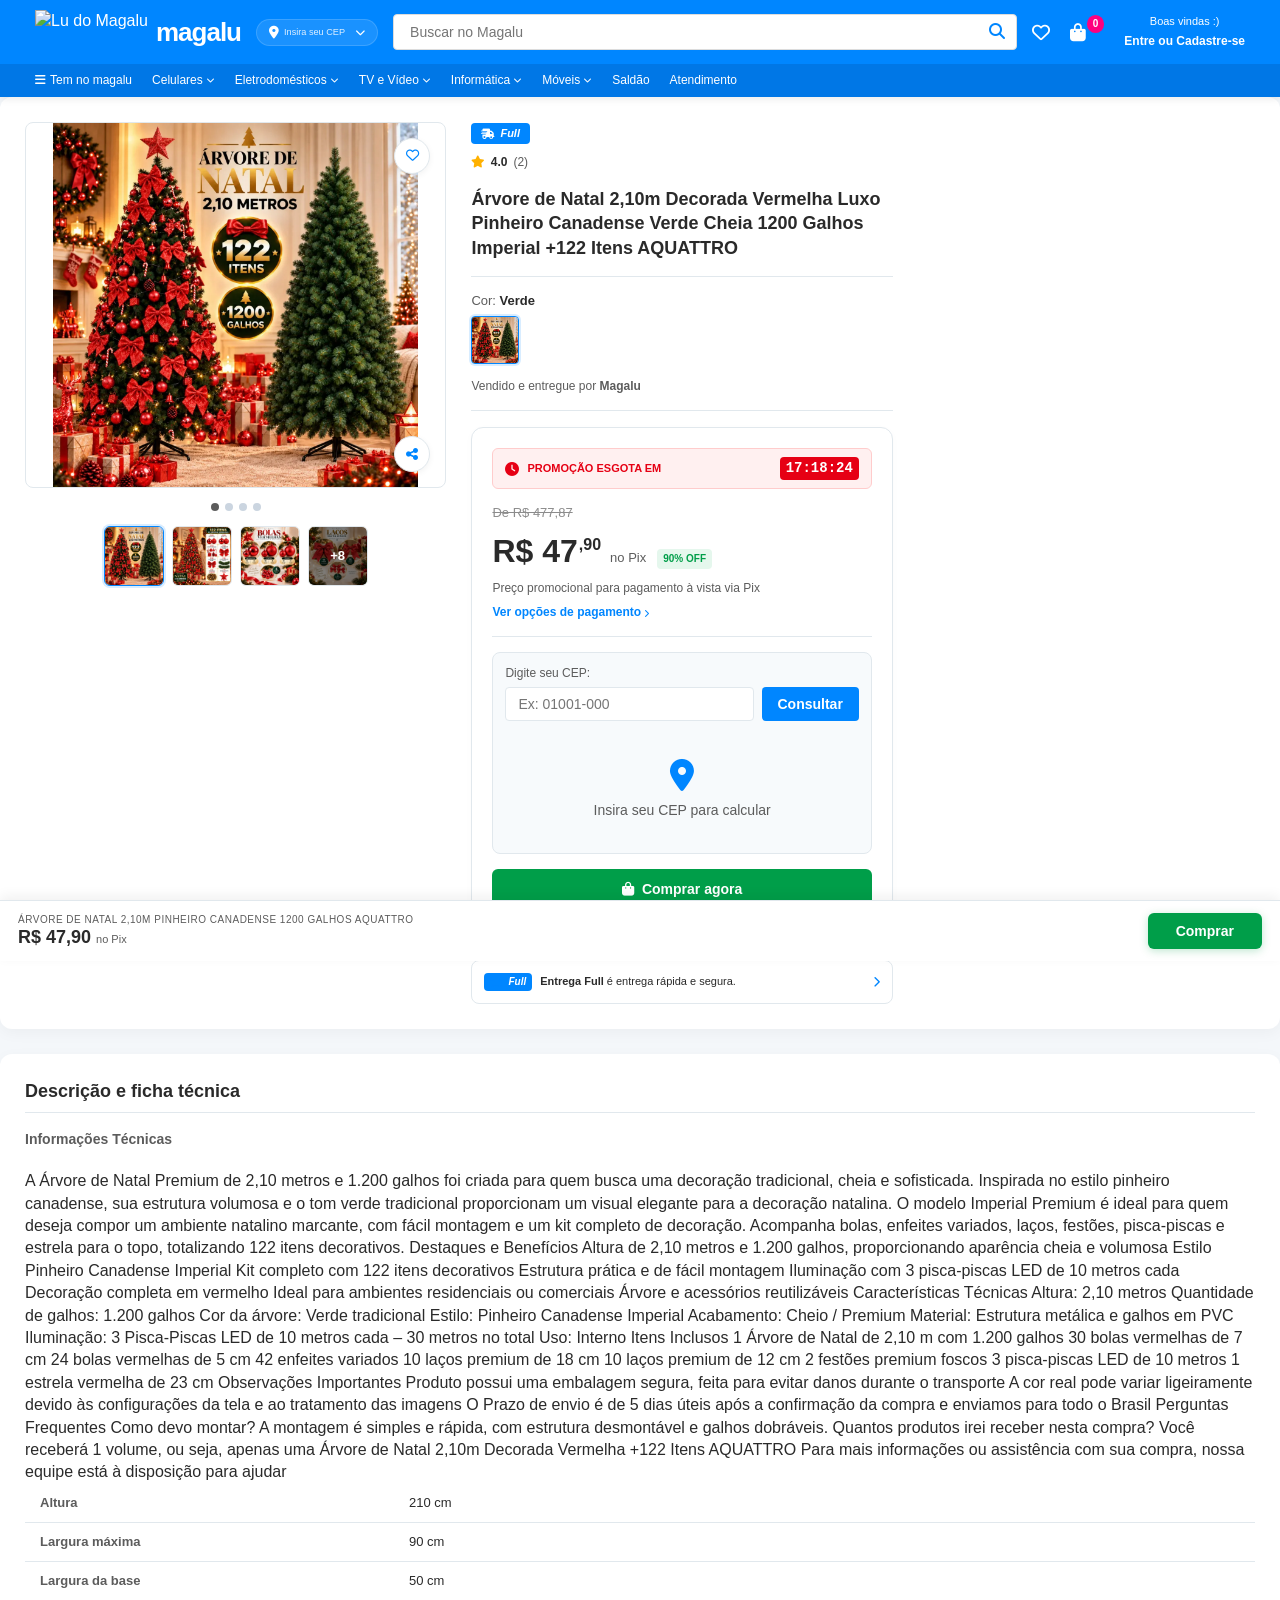
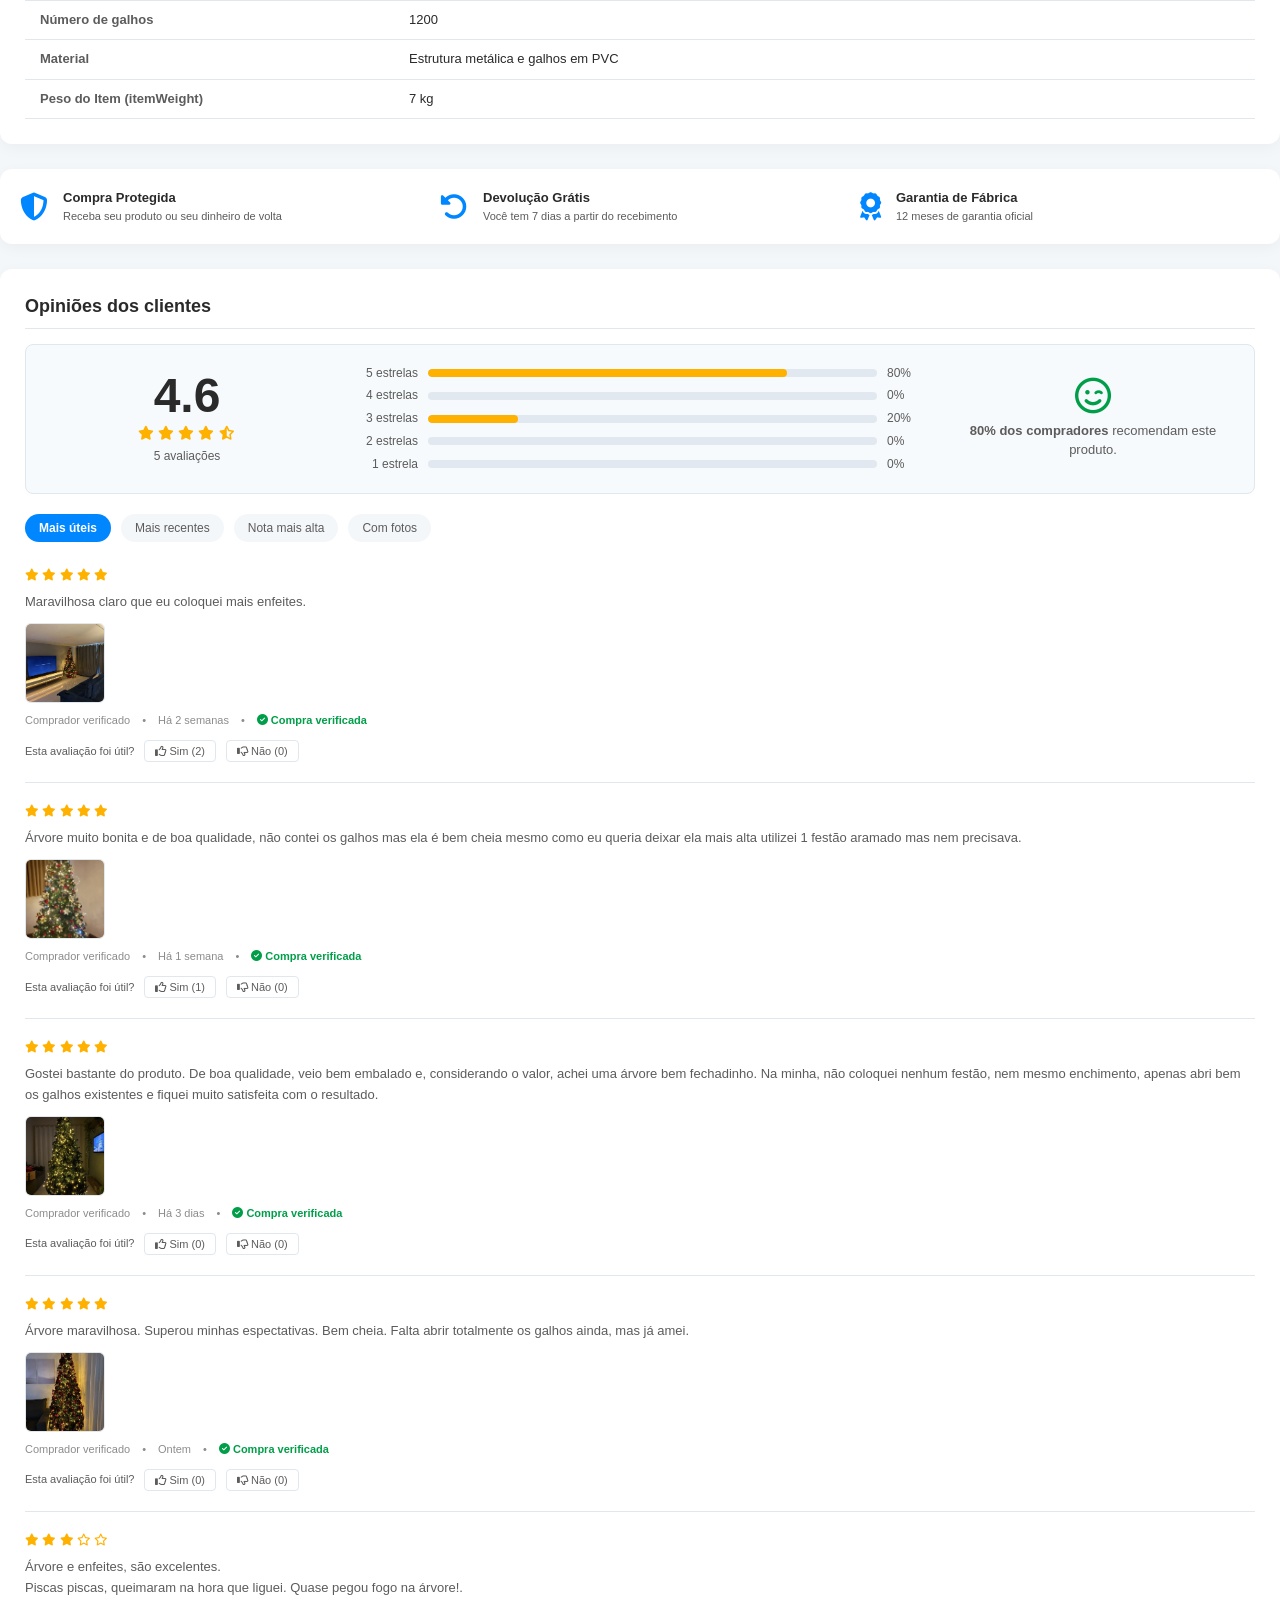
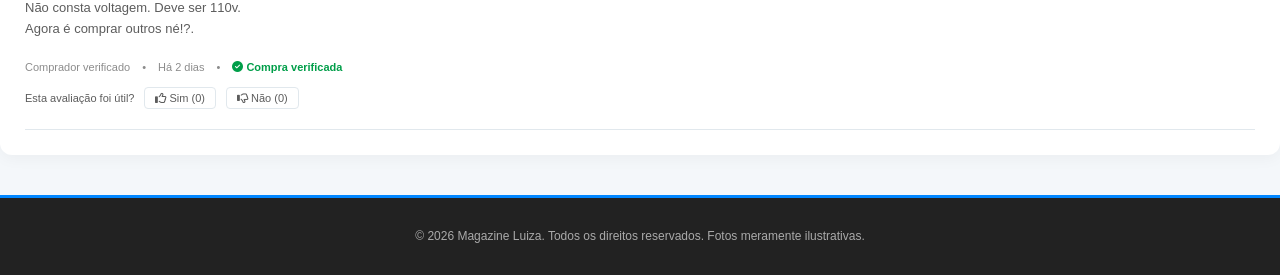
==== commit 82204734: "Update homepage offer price to R$ 47,90" ====
--- a/index.htm
+++ b/index.htm
@@ -166,12 +166,12 @@
                             <span class="price-old" style="text-decoration: line-through; color: var(--text-muted); font-size: 13px;">De R$ 477,87</span>
                         </div>
                         <div class="price-pix-row">
-                            <span class="price-value" style="font-size: 32px; font-weight: 800; color: var(--text-primary);">R$ 177<span class="cents" style="font-size: 16px; vertical-align: super;">,87</span></span>
+                            <span class="price-value" style="font-size: 32px; font-weight: 800; color: var(--text-primary);">R$ 47<span class="cents" style="font-size: 16px; vertical-align: super;">,90</span></span>
                             <span class="price-suffix" style="font-size: 13px; font-weight: 500; color: var(--text-secondary); margin-left: 4px;">no Pix</span>
-                            <span class="badge-discount" style="background-color: #e5f7ed; color: var(--magalu-green); font-size: 10px; font-weight: 700; padding: 3px 6px; border-radius: 4px; margin-left: 6px;">53% OFF</span>
+                            <span class="badge-discount" style="background-color: #e5f7ed; color: var(--magalu-green); font-size: 10px; font-weight: 700; padding: 3px 6px; border-radius: 4px; margin-left: 6px;">90% OFF</span>
                         </div>
                         <p class="price-card-installments" style="font-size: 12px; color: var(--text-secondary); margin-top: 6px;">
-                            ou 10x de R$ 20,79 sem juros
+                            Preço promocional para pagamento à vista via Pix
                         </p>
                         <a href="#" class="payment-options-link">Ver opções de pagamento <i class="fa-solid fa-chevron-right" style="font-size: 8px;"></i></a>
                     </div>
@@ -655,7 +655,7 @@
                 fbq('track', 'InitiateCheckout', {
                     content_name: 'Árvore de Natal 2,10m Decorada Vermelha Pinheiro Canadense 1200 Galhos AQUATTRO',
                     content_category: 'Decoração Natalina',
-                    value: 177.87,
+                    value: 47.90,
                     currency: 'BRL',
                     num_items: 1,
                     content_ids: [selectedColor]
@@ -1083,7 +1083,7 @@
     <div class="mobile-sticky-cta" id="mobile-cta-bar">
         <div class="sticky-cta-left">
             <span class="sticky-cta-title">Árvore de Natal 2,10m Pinheiro Canadense 1200 Galhos Aquattro</span>
-            <span class="sticky-cta-price">R$ 177,87 <small>no Pix</small></span>
+            <span class="sticky-cta-price">R$ 47,90 <small>no Pix</small></span>
         </div>
         <button type="button" class="btn-sticky-buy" onclick="redirectToCheckout(event)">Comprar</button>
     </div>
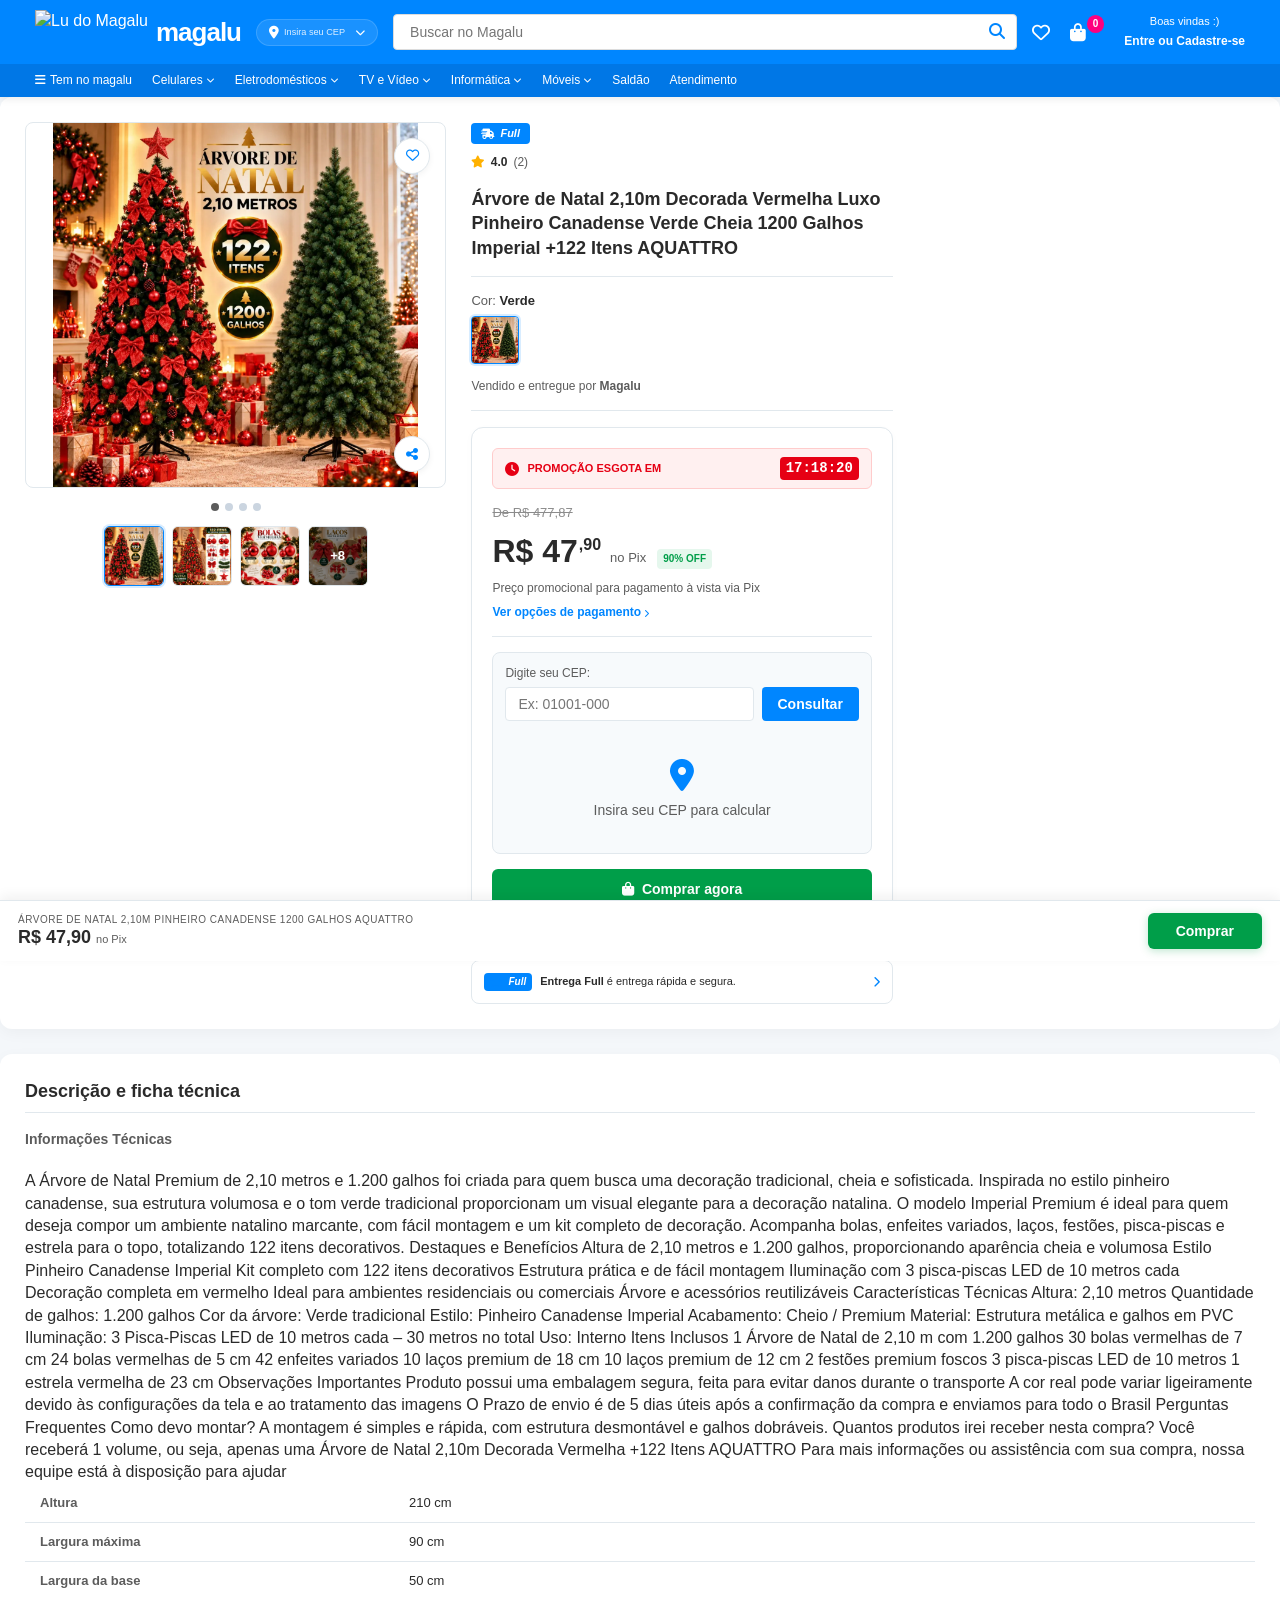
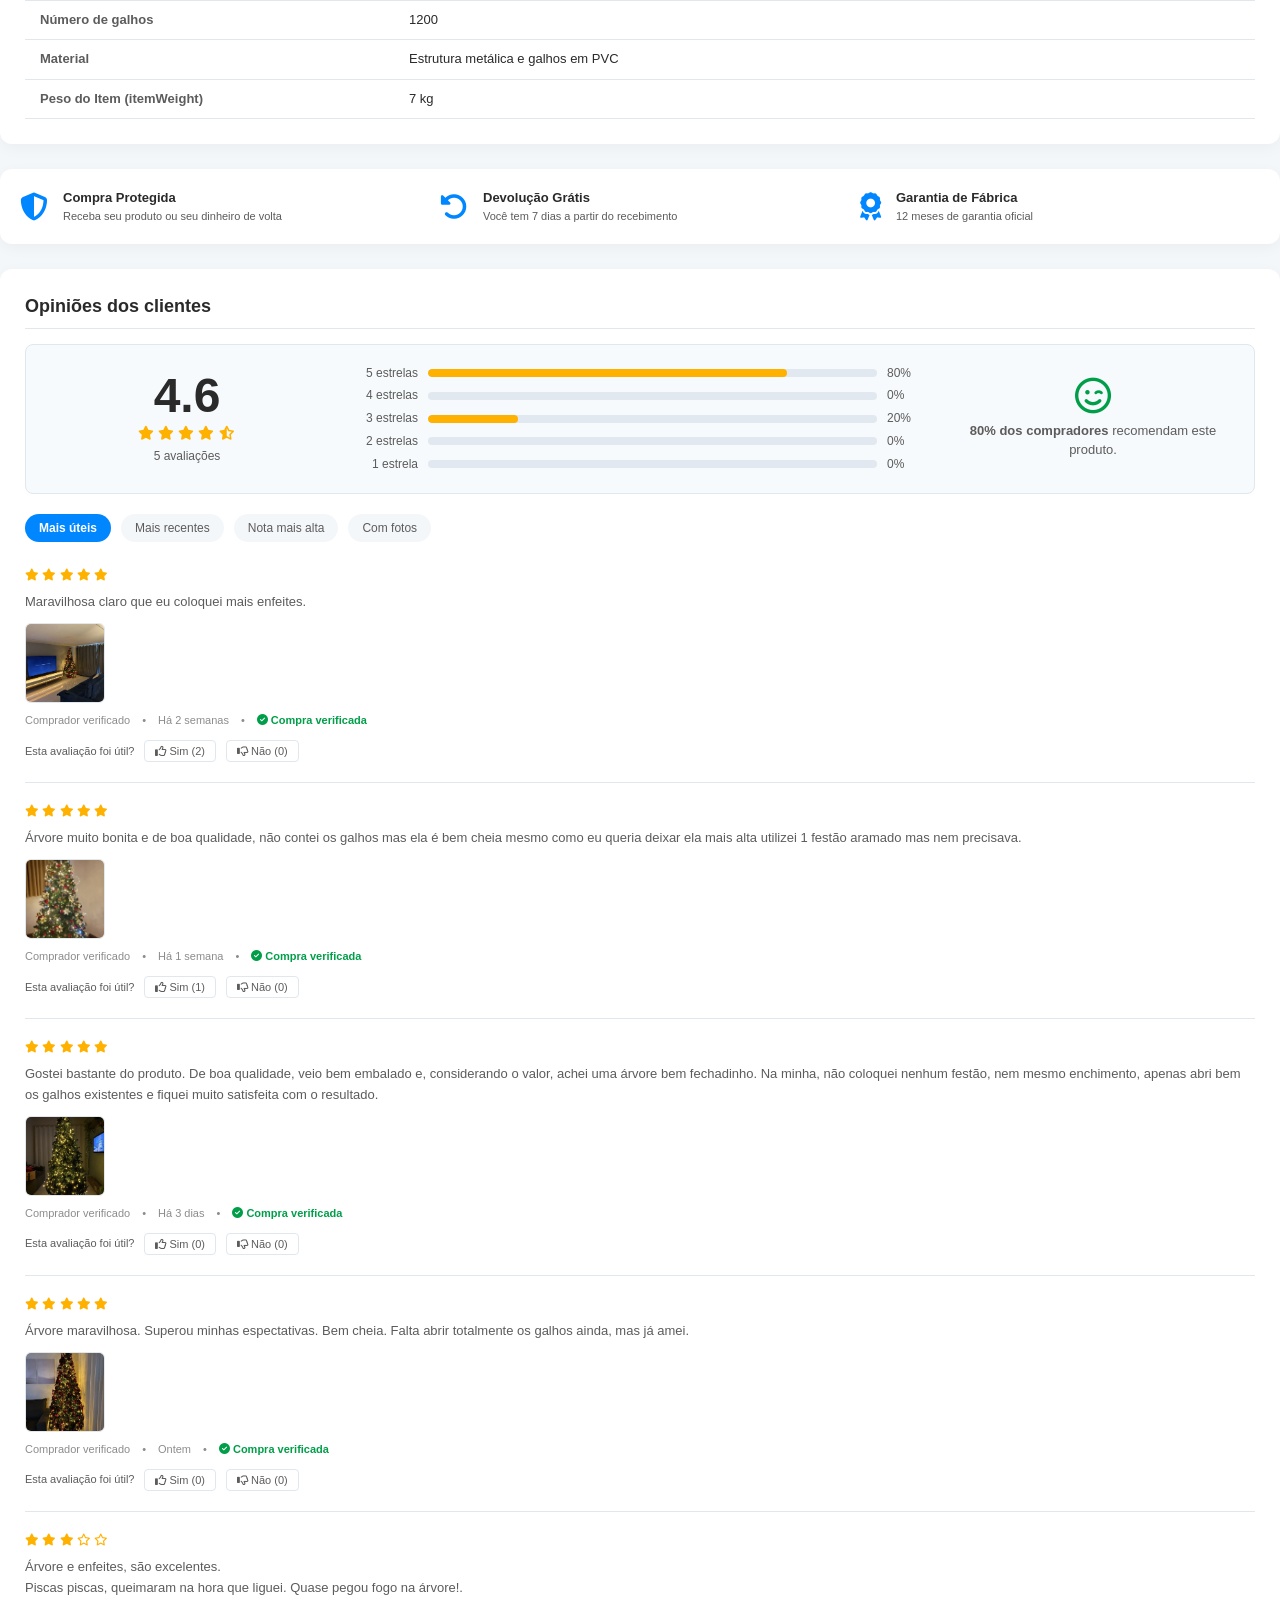
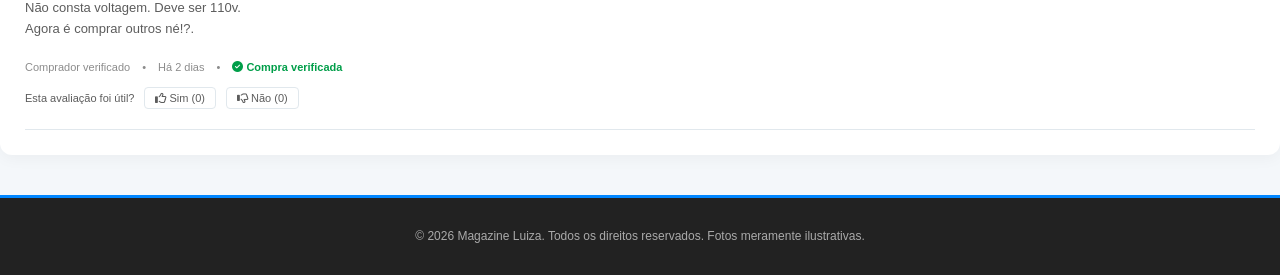
==== commit 86cf900d: "Capture campaign attribution on landing page before checkout redirect" ====
--- a/index.htm
+++ b/index.htm
@@ -8,6 +8,38 @@
     
     <link rel="stylesheet" href="css/all.min.css">
     <link rel="icon" type="image/jpeg" href="images/623609fda92453760ebe2b5b71acc97a.jpg">
+    <script>
+      // Captura a atribuição já na landing page, antes do clique em Comprar.
+      // O checkout e a página Pix usam a mesma sessionStorage neste domínio.
+      (function () {
+        var keys = [
+          "utm_source", "utm_medium", "utm_campaign", "utm_content", "utm_term",
+          "fbclid", "ttclid", "gclid", "src", "sck"
+        ];
+        var storageKey = "ck_attribution";
+        try {
+          var saved = JSON.parse(sessionStorage.getItem(storageKey) || "{}");
+          if (!saved || typeof saved !== "object" || Array.isArray(saved)) saved = {};
+          var params = new URLSearchParams(window.location.search);
+          keys.forEach(function (key) {
+            var value = params.get(key);
+            if (value) saved[key] = value.slice(0, 255);
+          });
+          if (document.referrer) {
+            try {
+              var ref = new URL(document.referrer);
+              if ((ref.protocol === "http:" || ref.protocol === "https:") &&
+                  ref.origin !== window.location.origin) {
+                saved.referrer = ref.origin + ref.pathname;
+              }
+            } catch (e) {}
+          }
+          if (Object.keys(saved).length) {
+            sessionStorage.setItem(storageKey, JSON.stringify(saved));
+          }
+        } catch (e) {}
+      })();
+    </script>
 </head>
     <!-- Meta Pixel Code -->
     <script>
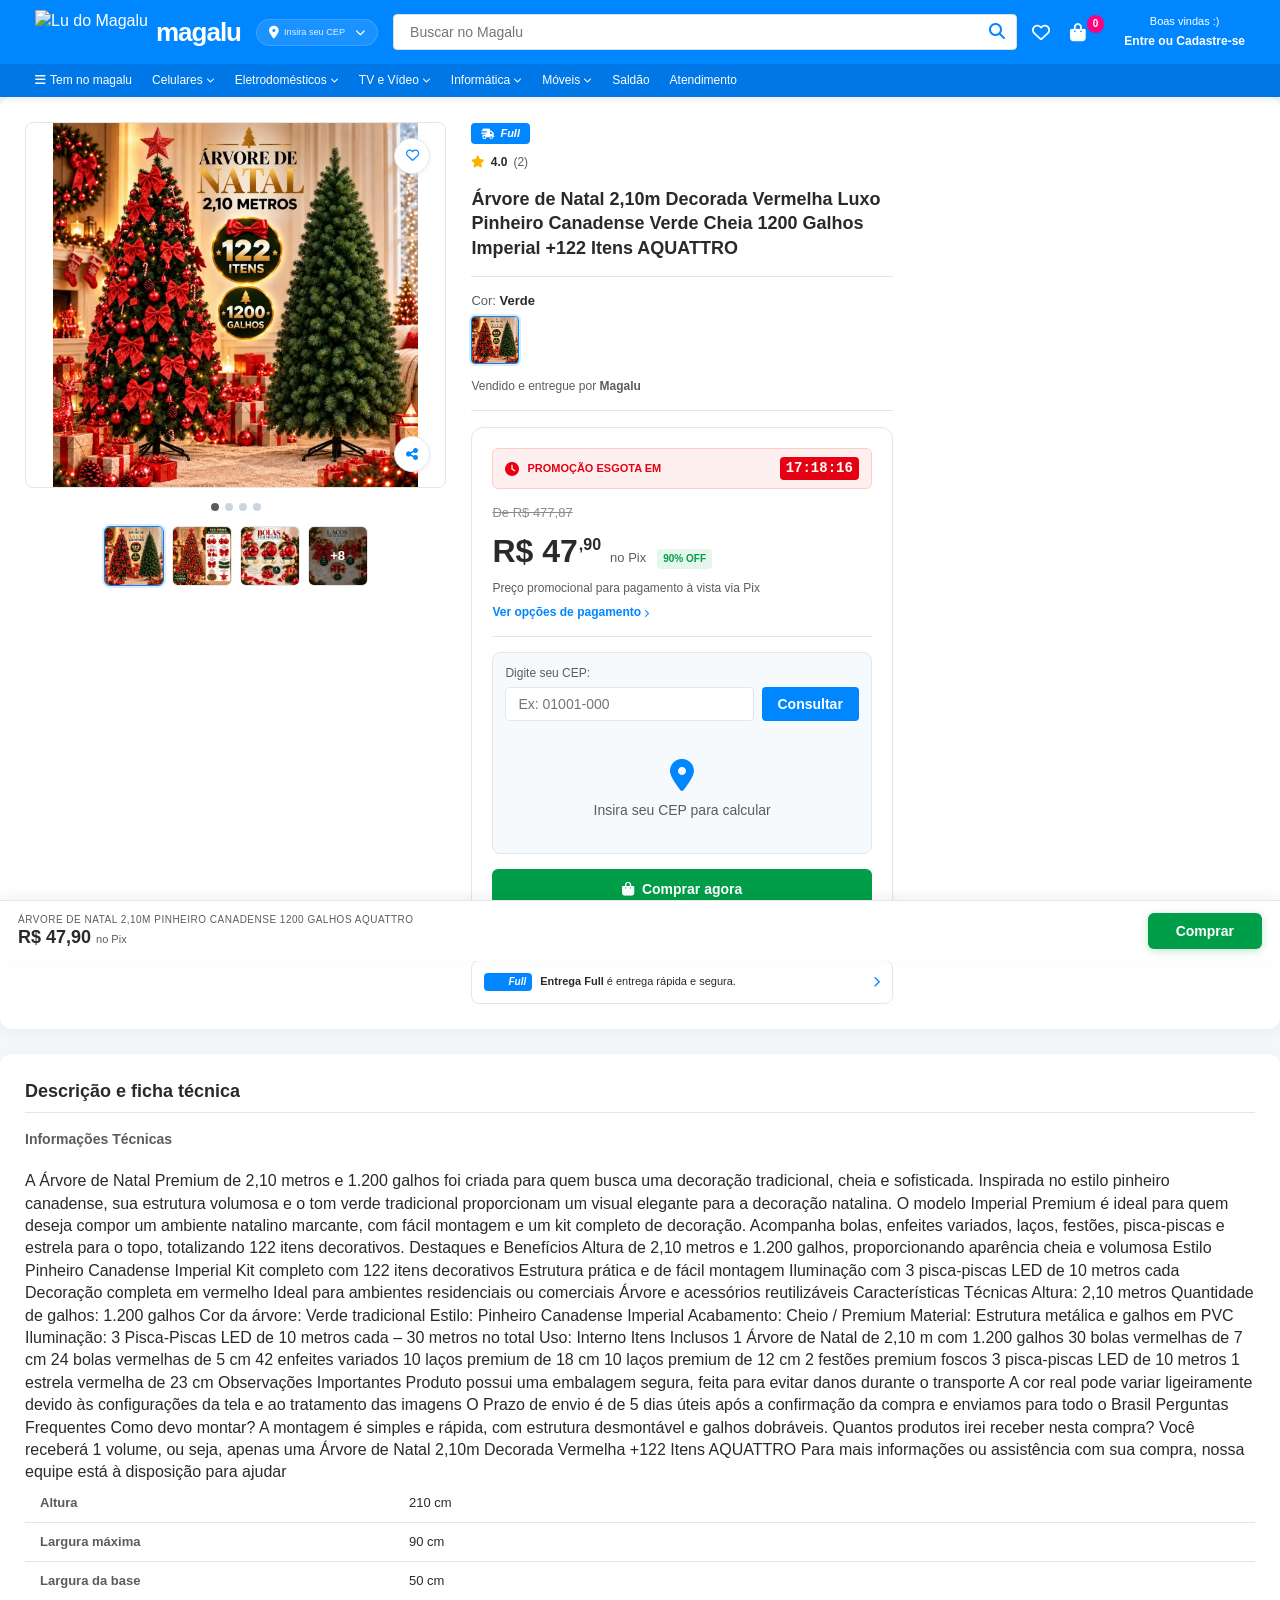
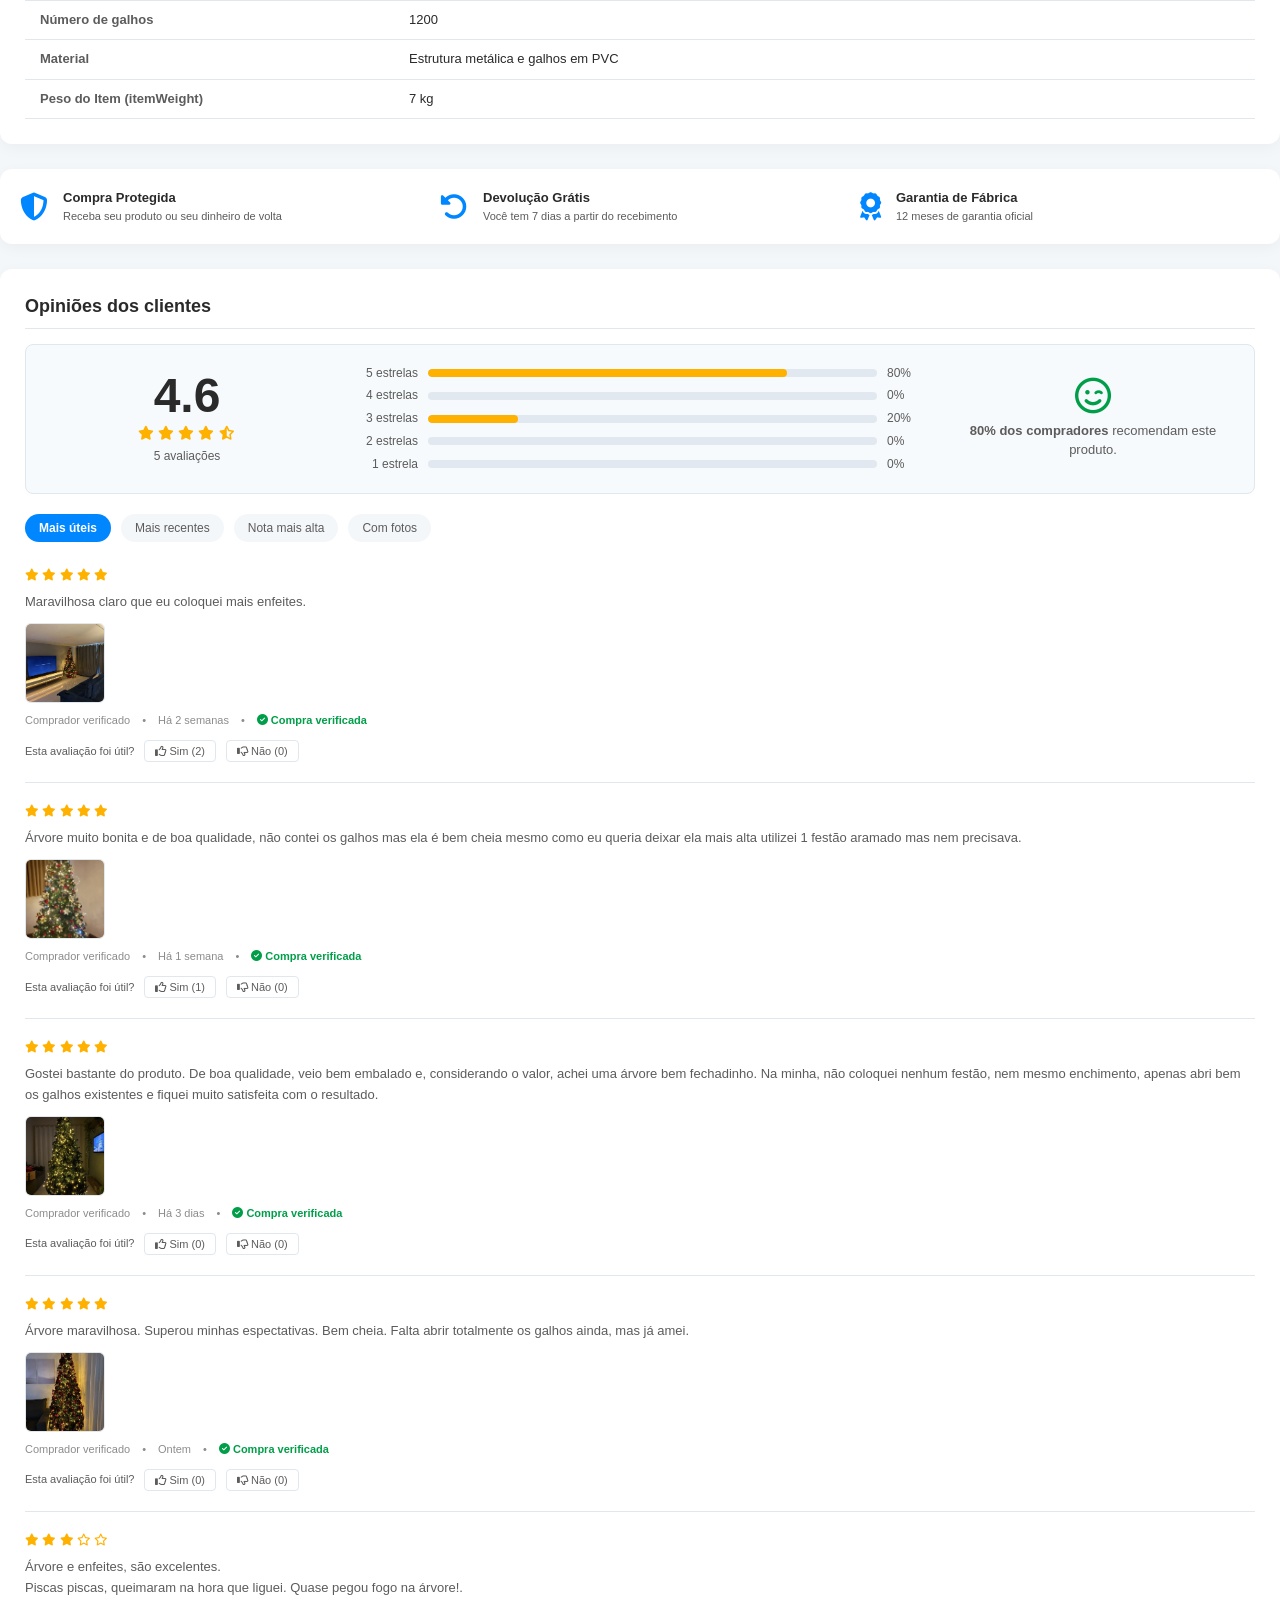
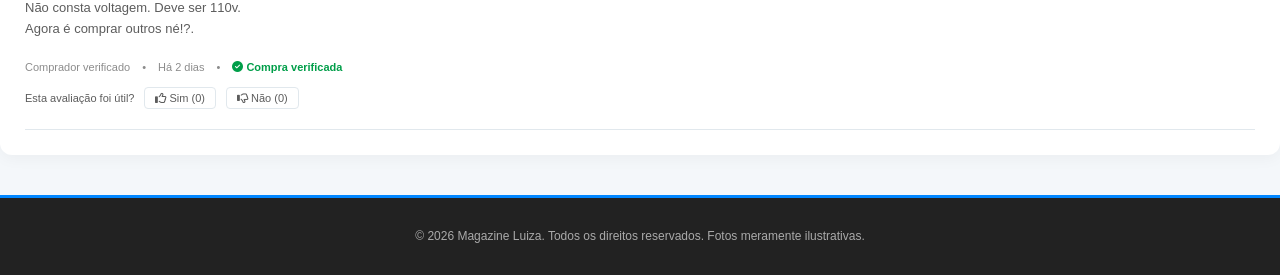
==== commit 6f8edb60: "Add UTMify tracking scripts to all offer pages" ====
--- a/index.htm
+++ b/index.htm
@@ -40,6 +40,29 @@
         } catch (e) {}
       })();
     </script>
+    <!-- UTMify - captura de UTMs -->
+    <script>
+      (function () {
+        var s = document.createElement('script');
+        s.src = 'https://cdn.utmify.com.br/scripts/utms/latest.js';
+        s.async = true;
+        s.defer = true;
+        s.setAttribute('data-utmify-prevent-xcod-sck', '');
+        s.setAttribute('data-utmify-prevent-subids', '');
+        (document.head || document.documentElement).appendChild(s);
+      })();
+    </script>
+    <!-- UTMify - Pixel -->
+    <script>
+      window.pixelId = '6ae40cf0387b195022d0ee0d';
+      (function () {
+        var s = document.createElement('script');
+        s.src = 'https://cdn.utmify.com.br/scripts/pixel/pixel.js';
+        s.async = true;
+        s.defer = true;
+        (document.head || document.documentElement).appendChild(s);
+      })();
+    </script>
 </head>
     <!-- Meta Pixel Code -->
     <script>
